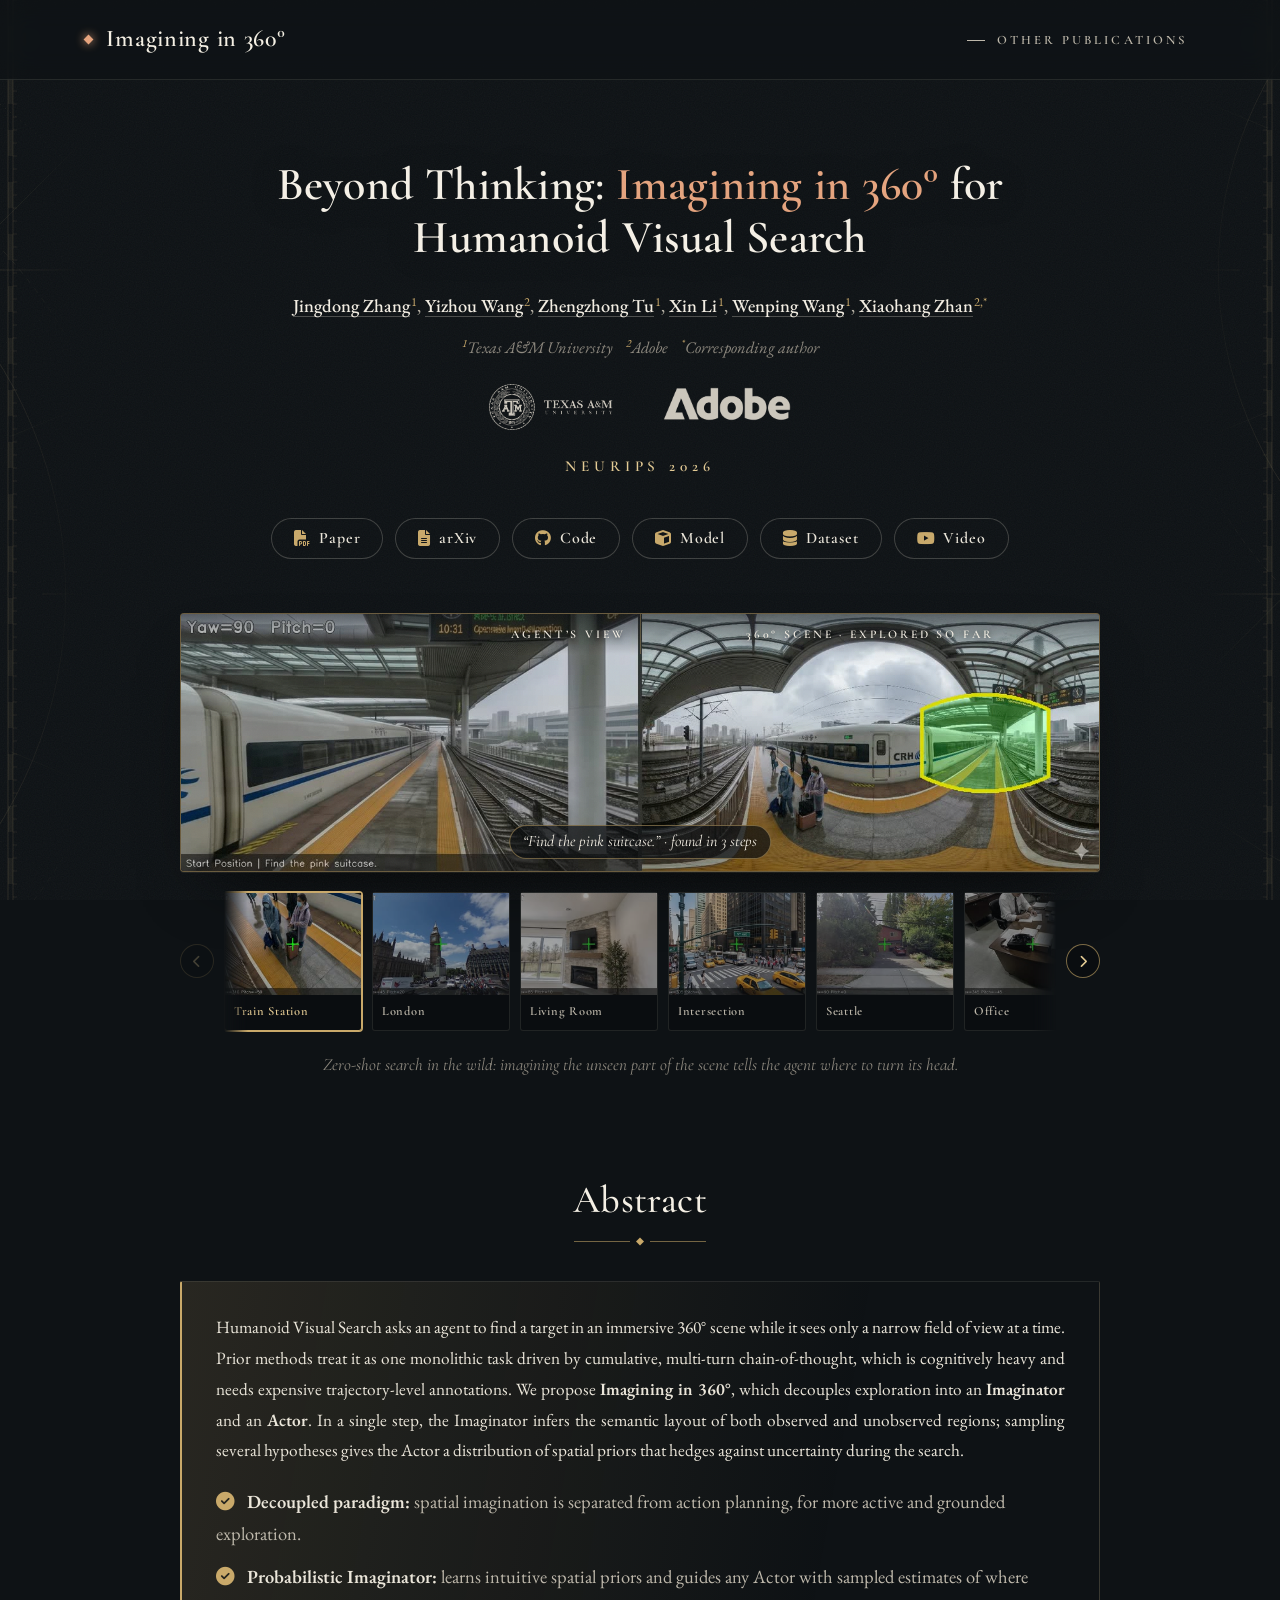
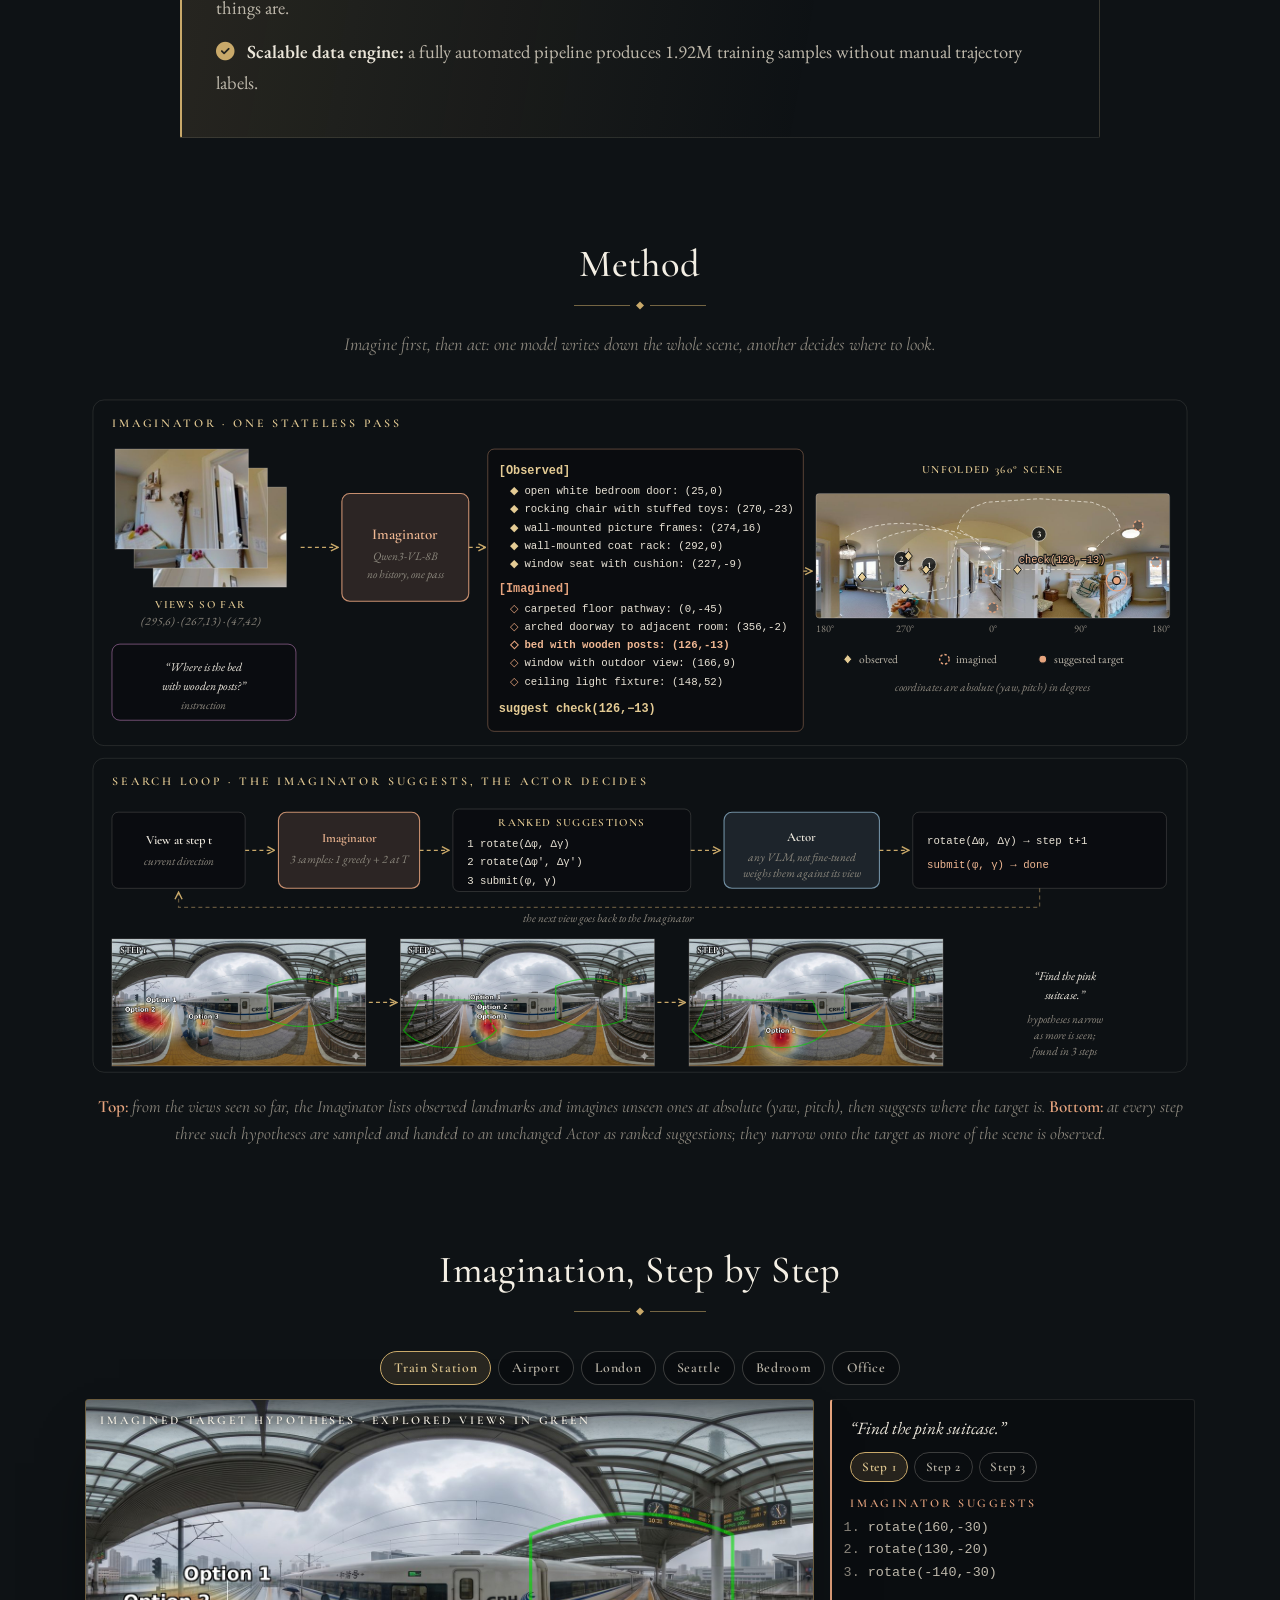
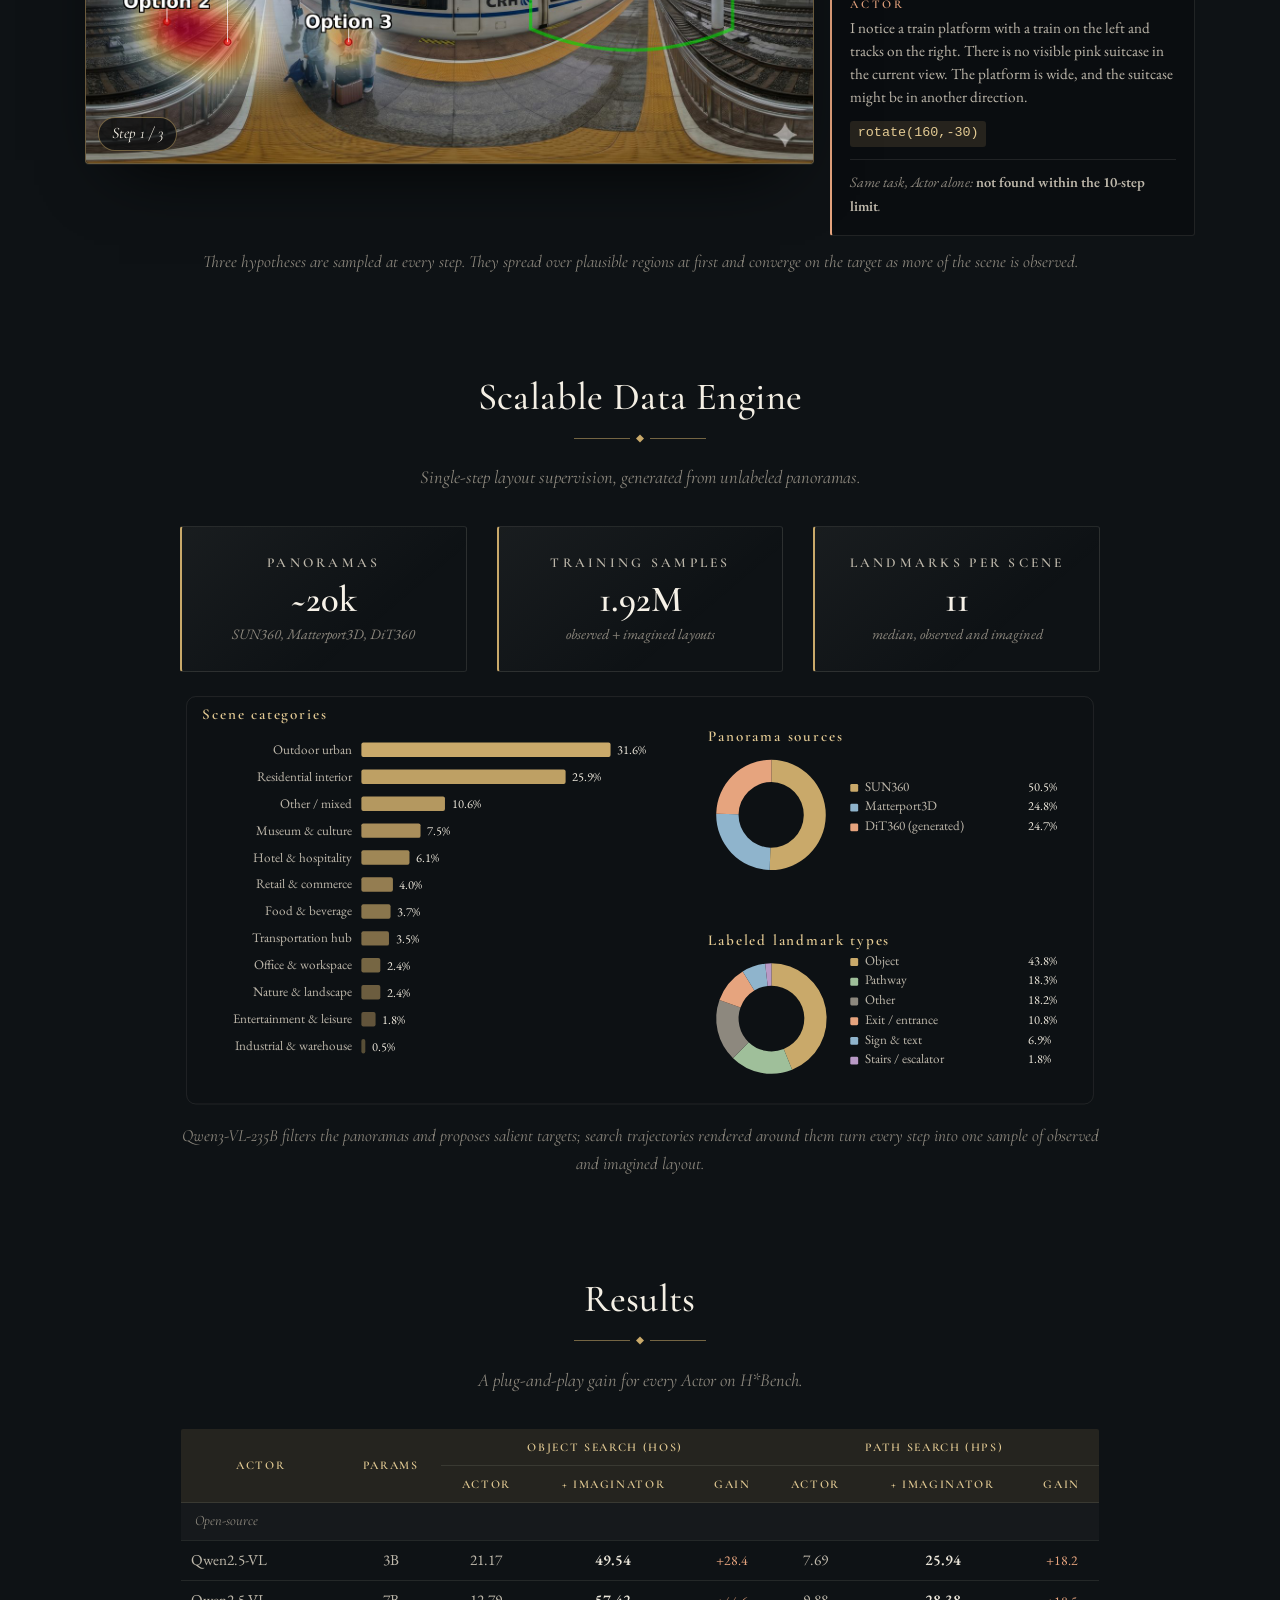
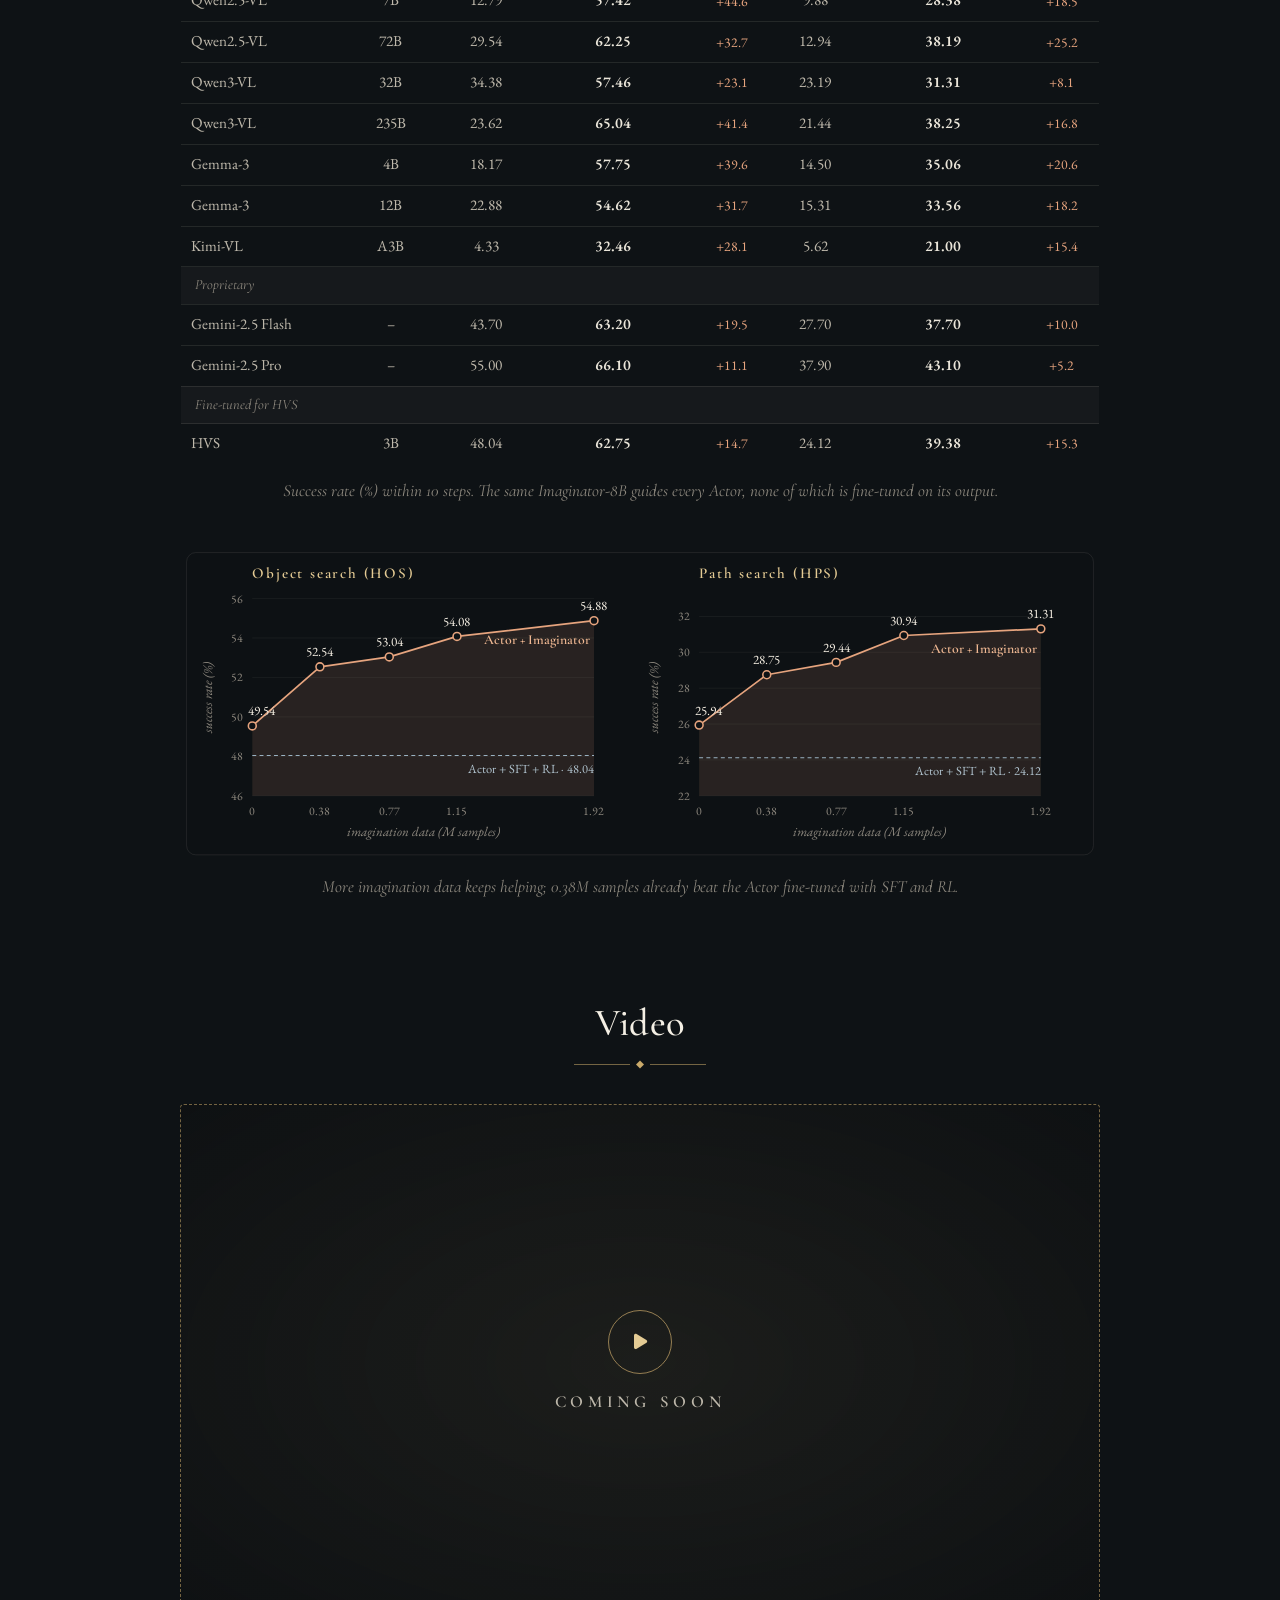
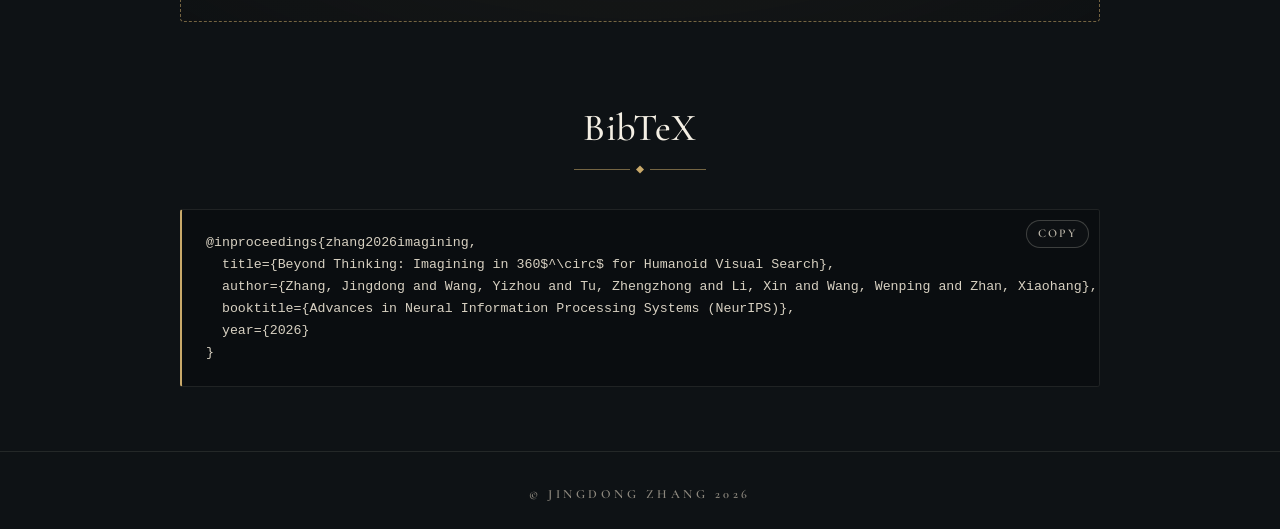
==== projects/imagining360.html @ 2bae6b40 "Add the Imagining in 360 project page; link it from the homepage projects/imagining360.html (NeurIPS" ====
<!DOCTYPE html>
<html lang="en">

<head>
    <script async src="https://www.googletagmanager.com/gtag/js?id=G-NLEVHY0HS1"></script>
    <script>
        window.dataLayer = window.dataLayer || [];
        function gtag() { dataLayer.push(arguments); }
        gtag('js', new Date());
        gtag('config', 'G-NLEVHY0HS1');
    </script>

    <meta charset="utf-8">
    <meta name="viewport" content="width=device-width, initial-scale=1, shrink-to-fit=no">
    <meta name="description" content="Beyond Thinking: Imagining in 360&deg; for Humanoid Visual Search (NeurIPS 2026).">

    <link rel="stylesheet" href="https://cdn.jsdelivr.net/npm/bootstrap@4.6.2/dist/css/bootstrap.min.css">
    <link rel="stylesheet" href="https://cdnjs.cloudflare.com/ajax/libs/font-awesome/6.4.0/css/all.min.css">
    <link rel="preconnect" href="https://fonts.googleapis.com">
    <link rel="preconnect" href="https://fonts.gstatic.com" crossorigin>
    <link href="https://fonts.googleapis.com/css2?family=Cormorant+Garamond:ital,wght@0,400;0,500;0,600;1,400;1,500&family=EB+Garamond:ital,wght@0,400;0,500;0,600;1,400;1,500&display=swap" rel="stylesheet">
    <link rel="stylesheet" href="../assets/css/project.css">
    <script>document.documentElement.classList.add('pp-js');</script>

    <title>Beyond Thinking: Imagining in 360&deg; for Humanoid Visual Search</title>
</head>

<body class="i360" data-bg="compass" style="--accent: #e6a47e;">

    <nav class="navbar navbar-expand-md navbar-dark fixed-top bg-custom-nav">
        <div class="container">
            <a class="navbar-brand" href="#">Imagining in 360&deg;</a>
            <button class="navbar-toggler" type="button" data-toggle="collapse" data-target="#navbarToggle">
                <span class="navbar-toggler-icon"></span>
            </button>
            <div class="collapse navbar-collapse" id="navbarToggle">
                <ul class="navbar-nav ml-auto">
                    <li class="nav-item"><a class="nav-link" href="../index.html#Publications">Other Publications</a></li>
                </ul>
            </div>
        </div>
    </nav>

    <!-- ============================== Hero ============================== -->
    <section class="container pt-5 text-center">
        <div class="row justify-content-center">
            <div class="col-lg-10">
                <h1 class="paper-title">
                    Beyond Thinking: <span class="title-mark">Imagining in 360&deg;</span> for Humanoid Visual Search
                </h1>

                <div class="author-block">
                    <a href="../index.html">Jingdong Zhang</a><sup>1</sup>,
                    <a href="https://wyzjack.github.io/" target="_blank">Yizhou Wang</a><sup>2</sup>,
                    <a href="https://vztu.github.io/" target="_blank">Zhengzhong Tu</a><sup>1</sup>,
                    <a href="https://people.tamu.edu/~xinli/" target="_blank">Xin Li</a><sup>1</sup>,
                    <a href="https://scholar.google.com/citations?user=28shvv0AAAAJ&hl=en" target="_blank">Wenping Wang</a><sup>1</sup>,
                    <a href="https://xiaohangzhan.github.io/" target="_blank">Xiaohang Zhan</a><sup>2,*</sup>
                </div>

                <div class="affiliation-block">
                    <sup>1</sup>Texas A&amp;M University &nbsp;&nbsp;
                    <sup>2</sup>Adobe &nbsp;&nbsp;
                    <sup>*</sup>Corresponding author
                </div>

                <div class="mb-4">
                    <img src="../homepage_assets/TAMU.png" alt="TAMU Logo" style="height: 46px; margin: 0 22px;">
                    <img src="../homepage_assets/adobe_logo_alpha.png" alt="Adobe Logo" style="height: 34px; margin: 0 22px 6px;">
                </div>

                <div class="venue-block">NeurIPS 2026</div>

                <div class="mb-5">
                    <a href="https://arxiv.org/pdf/2605.09146" target="_blank" class="btn btn-resource"><i class="fas fa-file-pdf"></i> Paper</a>
                    <a href="https://arxiv.org/abs/2605.09146" target="_blank" class="btn btn-resource"><i class="fas fa-file-alt"></i> arXiv</a>
                    <a href="https://github.com/Evergreen0929/Imagining360" target="_blank" class="btn btn-resource"><i class="fab fa-github"></i> Code</a>
                    <a href="https://huggingface.co/jdzhang0929/Imaginator" target="_blank" class="btn btn-resource"><i class="fas fa-cube"></i> Model</a>
                    <a href="https://huggingface.co/datasets/jdzhang0929/Imagine-in-360-Dataset" target="_blank" class="btn btn-resource"><i class="fas fa-database"></i> Dataset</a>
                    <a href="#video" class="btn btn-resource"><i class="fab fa-youtube"></i> Video</a>
                </div>
            </div>
        </div>

        <!-- In-the-wild search episodes -->
        <div class="row justify-content-center">
            <div class="col-lg-10">
                <div class="stage-wrap">
                    <div class="stage" id="traj-stage">
                        <video src="../project_assets/imagining360/traj_trainstation.mp4" poster="../project_assets/imagining360/traj_trainstation.jpg" autoplay loop muted playsinline></video>
                        <div class="stage__labels"><span>Agent&rsquo;s view</span><span>360&deg; scene &middot; explored so far</span></div>
                        <div class="stage__title">“Find the pink suitcase.” · found in 3 steps</div>
                    </div>
                    <div class="slider">
                        <button class="slider__btn slider__btn--prev" type="button" aria-label="Previous examples"><i class="fas fa-chevron-left"></i></button>
                        <div class="thumbs thumbs--slider" data-stage-for="traj-stage" aria-label="In-the-wild search episodes">
                        <button class="thumb is-active" data-src="../project_assets/imagining360/traj_trainstation.mp4" data-poster="../project_assets/imagining360/traj_trainstation.jpg" data-title="“Find the pink suitcase.” · found in 3 steps"><img src="../project_assets/imagining360/traj_trainstation_thumb.jpg" alt="" loading="lazy"><span>Train Station</span></button>
                        <button class="thumb" data-src="../project_assets/imagining360/traj_london.mp4" data-poster="../project_assets/imagining360/traj_london.jpg" data-title="“Locate the Big Ben Tower.” · found in 3 steps"><img src="../project_assets/imagining360/traj_london_thumb.jpg" alt="" loading="lazy"><span>London</span></button>
                        <button class="thumb" data-src="../project_assets/imagining360/traj_livingroom.mp4" data-poster="../project_assets/imagining360/traj_livingroom.jpg" data-title="“Locate the TV mounted on the wall.” · found in 3 steps"><img src="../project_assets/imagining360/traj_livingroom_thumb.jpg" alt="" loading="lazy"><span>Living Room</span></button>
                        <button class="thumb" data-src="../project_assets/imagining360/traj_intersection.mp4" data-poster="../project_assets/imagining360/traj_intersection.jpg" data-title="“Find the sign &#x27;5th Ave&#x27;.” · found in 2 steps"><img src="../project_assets/imagining360/traj_intersection_thumb.jpg" alt="" loading="lazy"><span>Intersection</span></button>
                        <button class="thumb" data-src="../project_assets/imagining360/traj_seattle.mp4" data-poster="../project_assets/imagining360/traj_seattle.jpg" data-title="“If you want to enter the red house, where should you move?” · found in 4 steps"><img src="../project_assets/imagining360/traj_seattle_thumb.jpg" alt="" loading="lazy"><span>Seattle</span></button>
                        <button class="thumb" data-src="../project_assets/imagining360/traj_office.mp4" data-poster="../project_assets/imagining360/traj_office.jpg" data-title="“Locate the black telephone.” · found in 4 steps"><img src="../project_assets/imagining360/traj_office_thumb.jpg" alt="" loading="lazy"><span>Office</span></button>
                        <button class="thumb" data-src="../project_assets/imagining360/traj_church.mp4" data-poster="../project_assets/imagining360/traj_church.jpg" data-title="“If you want to enter the church, where&#x27;d you move?” · found in 2 steps"><img src="../project_assets/imagining360/traj_church_thumb.jpg" alt="" loading="lazy"><span>Church Square</span></button>
                        <button class="thumb" data-src="../project_assets/imagining360/traj_kitchen.mp4" data-poster="../project_assets/imagining360/traj_kitchen.jpg" data-title="“Find the built-in refrigerator.” · found in 3 steps"><img src="../project_assets/imagining360/traj_kitchen_thumb.jpg" alt="" loading="lazy"><span>Open Kitchen</span></button>
                        <button class="thumb" data-src="../project_assets/imagining360/traj_resort.mp4" data-poster="../project_assets/imagining360/traj_resort.jpg" data-title="“Locate the SLOW banner.” · found in 2 steps"><img src="../project_assets/imagining360/traj_resort_thumb.jpg" alt="" loading="lazy"><span>Mountain Resort</span></button>
                        </div>
                        <button class="slider__btn slider__btn--next" type="button" aria-label="Next examples"><i class="fas fa-chevron-right"></i></button>
                    </div>
                </div>
                <p class="caption">
                    Zero-shot search in the wild: imagining the unseen part of the scene tells the agent where to turn its head.
                </p>
            </div>
        </div>
    </section>

    <!-- ============================== Abstract ============================== -->
    <section class="container">
        <div class="row justify-content-center">
            <div class="col-lg-10">
                <h2>Abstract</h2>
                <div class="abstract-box">
                    <p>
                        Humanoid Visual Search asks an agent to find a target in an immersive 360&deg; scene while it sees only a narrow
                        field of view at a time. Prior methods treat it as one monolithic task driven by cumulative, multi-turn
                        chain-of-thought, which is cognitively heavy and needs expensive trajectory-level annotations. We propose
                        <b>Imagining in 360&deg;</b>, which decouples exploration into an <b>Imaginator</b> and an <b>Actor</b>. In a single
                        step, the Imaginator infers the semantic layout of both observed and unobserved regions; sampling several
                        hypotheses gives the Actor a distribution of spatial priors that hedges against uncertainty during the search.
                    </p>
                    <ul class="highlight-list">
                        <li><i class="fas fa-check-circle text-warning"></i> <b>Decoupled paradigm:</b> spatial imagination is separated from action planning, for more active and grounded exploration.</li>
                        <li><i class="fas fa-check-circle text-warning"></i> <b>Probabilistic Imaginator:</b> learns intuitive spatial priors and guides any Actor with sampled estimates of where things are.</li>
                        <li><i class="fas fa-check-circle text-warning"></i> <b>Scalable data engine:</b> a fully automated pipeline produces 1.92M training samples without manual trajectory labels.</li>
                    </ul>
                </div>
            </div>
        </div>
    </section>

    <!-- ============================== Method ============================== -->
    <section class="container">
        <div class="row justify-content-center">
            <div class="col-12">
                <h2>Method</h2>
                <p class="section-lede">Imagine first, then act: one model writes down the whole scene, another decides where to look.</p>
                <div class="fig-wrap">
                    <svg class="fig-method fig-i360" viewBox="0 0 1400 868" role="img" aria-labelledby="fig-title">
                        <title id="fig-title">Method: the Imaginator predicts a 360 degree semantic layout in one pass, and its sampled suggestions guide a frozen Actor step by step</title>
                        <defs>
                            <marker id="ah" viewBox="0 0 10 10" refX="8" refY="5" markerWidth="7" markerHeight="7" orient="auto-start-reverse"><path d="M1 1L9 5L1 9" fill="none" stroke="#c9a96a" stroke-width="1.6"/></marker>
                            <clipPath id="pano-clip"><rect x="922" y="128" width="446" height="157.0581297388374" rx="4"/></clipPath>
                        </defs>
                        <!-- ===== top panel: one stateless pass of the Imaginator ===== -->
                        <rect class="panel" x="10" y="10" width="1380" height="436" rx="14"/>
                        <text class="ptitle" x="34" y="44">IMAGINATOR &#183; ONE STATELESS PASS</text>
                        <!-- inputs: views seen so far + the instruction -->
                        <g class="frame"><image href="../project_assets/imagining360/dg_view3.jpg" x="86" y="120" width="168" height="126"/><rect x="86" y="120" width="168" height="126"/></g>
                        <g class="frame"><image href="../project_assets/imagining360/dg_view2.jpg" x="62" y="96" width="168" height="126"/><rect x="62" y="96" width="168" height="126"/></g>
                        <g class="frame"><image href="../project_assets/imagining360/dg_view1.jpg" x="38" y="72" width="168" height="126"/><rect x="38" y="72" width="168" height="126"/></g>
                        <text class="vlbl" x="146" y="272">VIEWS SO FAR</text>
                        <text class="sub" x="146" y="294">(295,6) &#183; (267,13) &#183; (47,42)</text>
                        <rect class="bubble" x="34" y="318" width="232" height="96" rx="10"/>
                        <text class="quote" x="150" y="352">&#8220;Where is the bed</text>
                        <text class="quote" x="150" y="376">with wooden posts?&#8221;</text>
                        <text class="sub" x="150" y="400">instruction</text>
                        <path class="fl" d="M272 196H318" marker-end="url(#ah)"/>
                        <!-- the Imaginator -->
                        <rect class="blk terra" x="324" y="128" width="160" height="136" rx="10"/>
                        <text class="blbl hi-terra" x="404" y="186">Imaginator</text>
                        <text class="sub" x="404" y="212">Qwen3-VL-8B</text>
                        <text class="sub" x="404" y="234">no history, one pass</text>
                        <path class="fl" d="M484 196H504" marker-end="url(#ah)"/>
                        <!-- its output: a semantic 360 layout in language -->
                        <rect class="card" x="508" y="72" width="398" height="356" rx="8"/>
                        <text class="hd obs" x="522" y="104">[Observed]</text>
                        <text class="mono" x="536" y="129"><tspan class="glyph obs">&#9670;</tspan> open white bedroom door: (25,0)</text>
                        <text class="mono" x="536" y="152"><tspan class="glyph obs">&#9670;</tspan> rocking chair with stuffed toys: (270,-23)</text>
                        <text class="mono" x="536" y="175"><tspan class="glyph obs">&#9670;</tspan> wall-mounted picture frames: (274,16)</text>
                        <text class="mono" x="536" y="198"><tspan class="glyph obs">&#9670;</tspan> wall-mounted coat rack: (292,0)</text>
                        <text class="mono" x="536" y="221"><tspan class="glyph obs">&#9670;</tspan> window seat with cushion: (227,-9)</text>
                        <text class="hd img" x="522" y="252">[Imagined]</text>
                        <text class="mono" x="536" y="277"><tspan class="glyph img">&#9671;</tspan> carpeted floor pathway: (0,-45)</text>
                        <text class="mono" x="536" y="300"><tspan class="glyph img">&#9671;</tspan> arched doorway to adjacent room: (356,-2)</text>
                        <text class="mono tgt" x="536" y="323"><tspan class="glyph img">&#9671;</tspan> bed with wooden posts: (126,-13)</text>
                        <text class="mono" x="536" y="346"><tspan class="glyph img">&#9671;</tspan> window with outdoor view: (166,9)</text>
                        <text class="mono" x="536" y="369"><tspan class="glyph img">&#9671;</tspan> ceiling light fixture: (148,52)</text>
                        <text class="mono sug" x="522" y="404">suggest check(126,&#8722;13)</text>
                        <!-- the same layout on the unfolded panorama -->
                        <path class="fl" d="M906 226H916" marker-end="url(#ah)"/>
                        <g clip-path="url(#pano-clip)"><image href="../project_assets/imagining360/dg_pano.jpg" x="922" y="128" width="446" height="157.0581297388374" preserveAspectRatio="none"/></g>
                        <rect class="pano-rim" x="922" y="128" width="446" height="157.0581297388374" rx="4"/>
                        <path class="fp" d="M998.9 188.1 L1005.3 185.0 L1013.2 181.8 L1023.0 178.6 L1035.0 175.7 L1049.1 173.7 L1064.5 173.0 L1079.9 173.7 L1093.9 175.7 L1105.9 178.6 L1115.8 181.8 L1123.7 185.0 L1130.0 188.1 L1129.4 192.7 L1128.9 197.6 L1128.3 202.9 L1127.7 208.4 L1127.2 214.1 L1126.6 219.9 L1126.1 225.7 L1125.5 231.4 L1125.0 236.9 L1124.5 242.2 L1124.0 247.1 L1123.5 251.7 L1117.0 253.9 L1109.2 256.2 L1100.0 258.5 L1089.3 260.4 L1077.3 261.7 L1064.5 262.2 L1051.7 261.7 L1039.6 260.4 L1028.9 258.5 L1019.7 256.2 L1012.0 253.9 L1005.5 251.7 L1005.0 247.1 L1004.5 242.2 L1003.9 236.9 L1003.4 231.4 L1002.9 225.7 L1002.3 219.9 L1001.8 214.1 L1001.2 208.4 L1000.7 202.9 L1000.1 197.6 L999.5 192.7Z"/>
                        <circle class="fp-dot" cx="1064.5" cy="217.6" r="9"/><text class="fp-num" x="1064.5" y="221.6">1</text>
                        <path class="fp" d="M959.1 183.8 L965.2 180.2 L973.1 176.4 L983.2 172.5 L996.1 169.0 L1011.9 166.5 L1029.8 165.6 L1047.6 166.5 L1063.5 169.0 L1076.4 172.5 L1086.5 176.4 L1094.3 180.2 L1100.4 183.8 L1099.0 188.3 L1097.7 193.2 L1096.4 198.3 L1095.1 203.8 L1093.8 209.4 L1092.6 215.1 L1091.5 220.9 L1090.3 226.5 L1089.2 232.0 L1088.1 237.1 L1087.0 242.0 L1086.0 246.5 L1079.6 248.3 L1072.0 250.1 L1063.1 251.9 L1052.9 253.3 L1041.7 254.3 L1029.8 254.7 L1017.9 254.3 L1006.6 253.3 L996.5 251.9 L987.6 250.1 L980.0 248.3 L973.5 246.5 L972.5 242.0 L971.5 237.1 L970.4 232.0 L969.3 226.5 L968.1 220.9 L966.9 215.1 L965.7 209.4 L964.5 203.8 L963.2 198.3 L961.9 193.2 L960.5 188.3Z"/>
                        <circle class="fp-dot" cx="1029.8" cy="210.1" r="9"/><text class="fp-num" x="1029.8" y="214.1">2</text>
                        <path class="fp" d="M1100.3 172.8 L1102.0 167.4 L1104.5 161.3 L1108.7 154.3 L1116.6 146.8 L1136.5 139.1 L1203.2 134.6 L1270.0 139.1 L1289.9 146.8 L1297.8 154.3 L1301.9 161.3 L1304.4 167.4 L1306.1 172.8 L1300.4 175.8 L1294.8 179.3 L1289.4 183.2 L1284.3 187.5 L1279.6 192.1 L1275.1 196.8 L1271.0 201.7 L1267.2 206.5 L1263.7 211.2 L1260.5 215.7 L1257.5 219.9 L1254.8 223.8 L1248.5 223.8 L1241.2 223.8 L1232.9 223.8 L1223.7 223.8 L1213.7 223.8 L1203.2 223.8 L1192.8 223.8 L1182.8 223.8 L1173.6 223.8 L1165.3 223.8 L1158.0 223.8 L1151.7 223.8 L1148.9 219.9 L1146.0 215.7 L1142.7 211.2 L1139.2 206.5 L1135.4 201.7 L1131.3 196.8 L1126.9 192.1 L1122.1 187.5 L1117.0 183.2 L1111.7 179.3 L1106.1 175.8Z"/>
                        <circle class="fp-dot" cx="1203.2" cy="179.2" r="9"/><text class="fp-num" x="1203.2" y="183.2">3</text>
                        <path class="mk-obs" d="M1176.0 218.0l5 6l-5 6l-5 -6z"><title>open white bedroom door</title></path>
                        <path class="mk-obs" d="M1033.5 242.5l5 6l-5 6l-5 -6z"><title>rocking chair with stuffed toys</title></path>
                        <path class="mk-obs" d="M1038.5 200.9l5 6l-5 6l-5 -6z"><title>wall-mounted picture frames</title></path>
                        <path class="mk-obs" d="M1060.8 218.0l5 6l-5 6l-5 -6z"><title>wall-mounted coat rack</title></path>
                        <path class="mk-obs" d="M980.2 227.6l5 6l-5 6l-5 -6z"><title>window seat with cushion</title></path>
                        <circle class="mk-img" cx="1145.0" cy="272.0" r="6"><title>carpeted floor pathway</title></circle>
                        <circle class="mk-img" cx="1140.0" cy="226.1" r="6"><title>arched doorway to adjacent room</title></circle>
                        <circle class="mk-tgt-ring" cx="1301.1" cy="237.9" r="13"/><circle class="mk-tgt" cx="1301.1" cy="237.9" r="5"><title>bed with wooden posts</title></circle>
                        <circle class="mk-img" cx="1350.7" cy="214.4" r="6"><title>window with outdoor view</title></circle>
                        <circle class="mk-img" cx="1328.4" cy="168.5" r="6"><title>ceiling light fixture</title></circle>
                        <text class="callout" x="1287" y="216">check(126,&#8722;13)</text>
                        <text class="vlbl" x="1145" y="102">UNFOLDED 360&#176; SCENE</text>
                        <text class="tick start" x="922" y="303.0581297388374">180&#176;</text><text class="tick" x="1034" y="303.0581297388374">270&#176;</text><text class="tick" x="1145" y="303.0581297388374">0&#176;</text><text class="tick" x="1256" y="303.0581297388374">90&#176;</text><text class="tick end" x="1368" y="303.0581297388374">180&#176;</text>
                        <g class="legend" transform="translate(962 337.0581297388374)">
                            <path class="mk-obs" d="M0 -6l5 6l-5 6l-5 -6z"/><text class="clbl" x="14" y="5">observed</text>
                            <circle class="mk-img" cx="122" cy="0" r="6"/><text class="clbl" x="136" y="5">imagined</text>
                            <circle class="mk-tgt" cx="246" cy="0" r="5"/><text class="clbl" x="260" y="5">suggested target</text>
                        </g>
                        <text class="sub" x="1145" y="377.0581297388374">coordinates are absolute (yaw, pitch) in degrees</text>

                        <!-- ===== bottom panel: the search loop ===== -->
                        <rect class="panel" x="10" y="462" width="1380" height="396" rx="14"/>
                        <text class="ptitle" x="34" y="496">SEARCH LOOP &#183; THE IMAGINATOR SUGGESTS, THE ACTOR DECIDES</text>
                        <!-- one step -->
                        <rect class="chip" x="34" y="530" width="168" height="96" rx="8"/>
                        <text class="blbl sm" x="118" y="570">View at step t</text>
                        <text class="sub" x="118" y="596">current direction</text>
                        <path class="fl" d="M202 578H238" marker-end="url(#ah)"/>
                        <rect class="blk terra" x="244" y="530" width="178" height="96" rx="10"/>
                        <text class="blbl sm hi-terra" x="333" y="568">Imaginator</text>
                        <text class="sub" x="333" y="594">3 samples: 1 greedy + 2 at T</text>
                        <path class="fl" d="M422 578H458" marker-end="url(#ah)"/>
                        <rect class="chip" x="464" y="526" width="300" height="104" rx="8"/>
                        <text class="vlbl" x="614" y="548">RANKED SUGGESTIONS</text>
                        <text class="mono" x="482" y="574">1  rotate(&#916;&#966;, &#916;&#947;)</text>
                        <text class="mono" x="482" y="597">2  rotate(&#916;&#966;&#8242;, &#916;&#947;&#8242;)</text>
                        <text class="mono" x="482" y="620">3  submit(&#966;, &#947;)</text>
                        <path class="fl" d="M764 578H800" marker-end="url(#ah)"/>
                        <rect class="blk blue" x="806" y="530" width="196" height="96" rx="10"/>
                        <text class="blbl sm" x="904" y="566">Actor</text>
                        <text class="sub" x="904" y="592">any VLM, not fine-tuned</text>
                        <text class="sub" x="904" y="612">weighs them against its view</text>
                        <path class="fl" d="M1002 578H1038" marker-end="url(#ah)"/>
                        <rect class="chip" x="1044" y="530" width="320" height="96" rx="8"/>
                        <text class="mono" x="1062" y="570">rotate(&#916;&#966;, &#916;&#947;)  &#8594; step t+1</text>
                        <text class="mono acc" x="1062" y="600">submit(&#966;, &#947;)  &#8594; done</text>
                        <path class="fl faint" d="M1204 626V650H118V632" marker-end="url(#ah)"/>
                        <text class="sub" x="660" y="668">the next view goes back to the Imaginator</text>
                        <!-- hypotheses narrowing over three steps: "Find the pink suitcase." -->
                        <g class="frame"><image href="../project_assets/imagining360/step_trainstation_1.jpg" x="34" y="690" width="320" height="160"/><rect x="34" y="690" width="320" height="160"/></g>
                        <g class="frame"><image href="../project_assets/imagining360/step_trainstation_2.jpg" x="398" y="690" width="320" height="160"/><rect x="398" y="690" width="320" height="160"/></g>
                        <g class="frame"><image href="../project_assets/imagining360/step_trainstation_3.jpg" x="762" y="690" width="320" height="160"/><rect x="762" y="690" width="320" height="160"/></g>
                        <text class="tag" x="44" y="708">STEP 1</text><text class="tag" x="408" y="708">STEP 2</text><text class="tag" x="772" y="708">STEP 3</text>
                        <path class="fl" d="M358 770H392" marker-end="url(#ah)"/><path class="fl" d="M722 770H756" marker-end="url(#ah)"/>
                        <text class="quote" x="1236" y="742">&#8220;Find the pink</text>
                        <text class="quote" x="1236" y="766">suitcase.&#8221;</text>
                        <text class="sub" x="1236" y="796">hypotheses narrow</text>
                        <text class="sub" x="1236" y="816">as more is seen;</text>
                        <text class="sub" x="1236" y="836">found in 3 steps</text>
                    </svg>
                </div>
                <p class="caption">
                    <b>Top:</b> from the views seen so far, the Imaginator lists observed landmarks and imagines unseen ones at absolute
                    (yaw, pitch), then suggests where the target is. <b>Bottom:</b> at every step three such hypotheses are sampled and
                    handed to an unchanged Actor as ranked suggestions; they narrow onto the target as more of the scene is observed.
                </p>
            </div>
        </div>
    </section>

    <!-- ============================== Imagination, step by step ============================== -->
    <section class="container">
        <div class="row justify-content-center">
            <div class="col-12">
                <h2>Imagination, Step by Step</h2>
                <div class="istep stage-wrap" data-steps="../project_assets/imagining360/steps.json" data-assets="../project_assets/imagining360">
                    <div class="istep__cases" role="tablist" aria-label="Episodes"></div>
                    <div class="istep__grid">
                        <div class="stage istep__stage">
                            <img class="istep__img" alt="Imagined target hypotheses on the 360 degree panorama">
                            <div class="stage__labels"><span>Imagined target hypotheses &middot; explored views in green</span></div>
                            <div class="stage__title"></div>
                        </div>
                        <div class="istep__side">
                            <div class="istep__task"></div>
                            <div class="istep__steps" role="group" aria-label="Steps"></div>
                            <div class="istep__block">
                                <h6>Imaginator suggests</h6>
                                <ol class="istep__opts"></ol>
                            </div>
                            <div class="istep__block">
                                <h6>Actor</h6>
                                <p class="istep__think"></p>
                                <code class="istep__act"></code>
                            </div>
                            <div class="istep__base"></div>
                        </div>
                    </div>
                </div>
                <p class="caption">
                    Three hypotheses are sampled at every step. They spread over plausible regions at first and converge on the
                    target as more of the scene is observed.
                </p>
            </div>
        </div>
    </section>

    <!-- ============================== Data engine ============================== -->
    <section class="container">
        <div class="row justify-content-center">
            <div class="col-lg-10">
                <h2>Scalable Data Engine</h2>
                <p class="section-lede">Single-step layout supervision, generated from unlabeled panoramas.</p>
                <div class="row">
                    <div class="col-md-4"><div class="stat-card"><div class="stat-name">Panoramas</div><div class="stat-figure">~20k</div><div class="stat-sub">SUN360, Matterport3D, DiT360</div></div></div>
                    <div class="col-md-4"><div class="stat-card"><div class="stat-name">Training samples</div><div class="stat-figure">1.92M</div><div class="stat-sub">observed + imagined layouts</div></div></div>
                    <div class="col-md-4"><div class="stat-card"><div class="stat-name">Landmarks per scene</div><div class="stat-figure">11</div><div class="stat-sub">median, observed and imagined</div></div></div>
                </div>
                <div class="fig-wrap">
                    <svg class="fig-chart" viewBox="0 0 1400 640" role="img" aria-label="Scene categories, panorama sources and labeled landmark types of the training corpus">
                        <rect class="panel" x="10" y="10" width="1380" height="620" rx="14"/>
                        <text class="ctitle" x="34" y="44">Scene categories</text>
                        <text class="clbl end" x="262" y="97">Outdoor urban</text><rect class="bar" style="--d:0.00s" x="276" y="80" width="379.2" height="22" rx="3" fill="#c9a96a" fill-opacity="1.00"/><text class="cval" x="665.2" y="98">31.6%</text>
                        <text class="clbl end" x="262" y="138">Residential interior</text><rect class="bar" style="--d:0.05s" x="276" y="121" width="310.8" height="22" rx="3" fill="#c9a96a" fill-opacity="0.94"/><text class="cval" x="596.8" y="139">25.9%</text>
                        <text class="clbl end" x="262" y="179">Other / mixed</text><rect class="bar" style="--d:0.10s" x="276" y="162" width="127.2" height="22" rx="3" fill="#c9a96a" fill-opacity="0.89"/><text class="cval" x="413.2" y="180">10.6%</text>
                        <text class="clbl end" x="262" y="220">Museum &amp; culture</text><rect class="bar" style="--d:0.15s" x="276" y="203" width="90.0" height="22" rx="3" fill="#c9a96a" fill-opacity="0.83"/><text class="cval" x="376.0" y="221">7.5%</text>
                        <text class="clbl end" x="262" y="261">Hotel &amp; hospitality</text><rect class="bar" style="--d:0.20s" x="276" y="244" width="73.2" height="22" rx="3" fill="#c9a96a" fill-opacity="0.78"/><text class="cval" x="359.2" y="262">6.1%</text>
                        <text class="clbl end" x="262" y="302">Retail &amp; commerce</text><rect class="bar" style="--d:0.25s" x="276" y="285" width="48.0" height="22" rx="3" fill="#c9a96a" fill-opacity="0.72"/><text class="cval" x="334.0" y="303">4.0%</text>
                        <text class="clbl end" x="262" y="343">Food &amp; beverage</text><rect class="bar" style="--d:0.30s" x="276" y="326" width="44.4" height="22" rx="3" fill="#c9a96a" fill-opacity="0.67"/><text class="cval" x="330.4" y="344">3.7%</text>
                        <text class="clbl end" x="262" y="384">Transportation hub</text><rect class="bar" style="--d:0.35s" x="276" y="367" width="42.0" height="22" rx="3" fill="#c9a96a" fill-opacity="0.61"/><text class="cval" x="328.0" y="385">3.5%</text>
                        <text class="clbl end" x="262" y="425">Office &amp; workspace</text><rect class="bar" style="--d:0.40s" x="276" y="408" width="28.8" height="22" rx="3" fill="#c9a96a" fill-opacity="0.56"/><text class="cval" x="314.8" y="426">2.4%</text>
                        <text class="clbl end" x="262" y="466">Nature &amp; landscape</text><rect class="bar" style="--d:0.45s" x="276" y="449" width="28.8" height="22" rx="3" fill="#c9a96a" fill-opacity="0.51"/><text class="cval" x="314.8" y="467">2.4%</text>
                        <text class="clbl end" x="262" y="507">Entertainment &amp; leisure</text><rect class="bar" style="--d:0.50s" x="276" y="490" width="21.6" height="22" rx="3" fill="#c9a96a" fill-opacity="0.45"/><text class="cval" x="307.6" y="508">1.8%</text>
                        <text class="clbl end" x="262" y="548">Industrial &amp; warehouse</text><rect class="bar" style="--d:0.55s" x="276" y="531" width="6.0" height="22" rx="3" fill="#c9a96a" fill-opacity="0.40"/><text class="cval" x="292.0" y="549">0.5%</text>
                        <text class="ctitle" x="804" y="78">Panorama sources</text>
                        <path class="slice" style="--d:0.00s" fill="#c9a96a" d="M900.0 106.0 A84 84 0 1 1 897.4 274.0 L898.4 240.0 A50 50 0 1 0 900.0 140.0Z"/>
                        <rect x="1020" y="143" width="12" height="12" rx="2" fill="#c9a96a"/><text class="clbl" x="1042" y="153">SUN360</text><text class="cval" x="1290" y="153">50.5%</text>
                        <path class="slice" style="--d:0.08s" fill="#8fb4cc" d="M897.4 274.0 A84 84 0 0 1 816.0 188.4 L850.0 189.1 A50 50 0 0 0 898.4 240.0Z"/>
                        <rect x="1020" y="173" width="12" height="12" rx="2" fill="#8fb4cc"/><text class="clbl" x="1042" y="183">Matterport3D</text><text class="cval" x="1290" y="183">24.8%</text>
                        <path class="slice" style="--d:0.16s" fill="#e6a47e" d="M816.0 188.4 A84 84 0 0 1 900.0 106.0 L900.0 140.0 A50 50 0 0 0 850.0 189.1Z"/>
                        <rect x="1020" y="203" width="12" height="12" rx="2" fill="#e6a47e"/><text class="clbl" x="1042" y="213">DiT360 (generated)</text><text class="cval" x="1290" y="213">24.7%</text>
                        <text class="ctitle" x="804" y="388">Labeled landmark types</text>
                        <path class="slice" style="--d:0.00s" fill="#c9a96a" d="M900.0 416.0 A84 84 0 0 1 931.5 577.9 L918.7 546.4 A50 50 0 0 0 900.0 450.0Z"/>
                        <rect x="1020" y="408" width="12" height="12" rx="2" fill="#c9a96a"/><text class="clbl" x="1042" y="418">Object</text><text class="cval" x="1290" y="418">43.8%</text>
                        <path class="slice" style="--d:0.08s" fill="#9fbf9a" d="M931.5 577.9 A84 84 0 0 1 841.6 560.4 L865.3 536.0 A50 50 0 0 0 918.7 546.4Z"/>
                        <rect x="1020" y="438" width="12" height="12" rx="2" fill="#9fbf9a"/><text class="clbl" x="1042" y="448">Pathway</text><text class="cval" x="1290" y="448">18.3%</text>
                        <path class="slice" style="--d:0.16s" fill="#8d887e" d="M841.6 560.4 A84 84 0 0 1 820.9 471.7 L852.9 483.2 A50 50 0 0 0 865.3 536.0Z"/>
                        <rect x="1020" y="468" width="12" height="12" rx="2" fill="#8d887e"/><text class="clbl" x="1042" y="478">Other</text><text class="cval" x="1290" y="478">18.2%</text>
                        <path class="slice" style="--d:0.24s" fill="#e6a47e" d="M820.9 471.7 A84 84 0 0 1 856.3 428.3 L874.0 457.3 A50 50 0 0 0 852.9 483.2Z"/>
                        <rect x="1020" y="498" width="12" height="12" rx="2" fill="#e6a47e"/><text class="clbl" x="1042" y="508">Exit / entrance</text><text class="cval" x="1290" y="508">10.8%</text>
                        <path class="slice" style="--d:0.32s" fill="#8fb4cc" d="M856.3 428.3 A84 84 0 0 1 890.5 416.5 L894.3 450.3 A50 50 0 0 0 874.0 457.3Z"/>
                        <rect x="1020" y="528" width="12" height="12" rx="2" fill="#8fb4cc"/><text class="clbl" x="1042" y="538">Sign &amp; text</text><text class="cval" x="1290" y="538">6.9%</text>
                        <path class="slice" style="--d:0.40s" fill="#b99ac6" d="M890.5 416.5 A84 84 0 0 1 900.0 416.0 L900.0 450.0 A50 50 0 0 0 894.3 450.3Z"/>
                        <rect x="1020" y="558" width="12" height="12" rx="2" fill="#b99ac6"/><text class="clbl" x="1042" y="568">Stairs / escalator</text><text class="cval" x="1290" y="568">1.8%</text>
                    </svg>
                </div>
                <p class="caption">
                    Qwen3-VL-235B filters the panoramas and proposes salient targets; search trajectories rendered around them turn
                    every step into one sample of observed and imagined layout.
                </p>
            </div>
        </div>
    </section>

    <!-- ============================== Results ============================== -->
    <section class="container">
        <div class="row justify-content-center">
            <div class="col-lg-10">
                <h2>Results</h2>
                <p class="section-lede">A plug-and-play gain for every Actor on H*Bench.</p>
                <div class="table-wrap">
                    <table class="comp comp--i360 comp--actors">
                        <thead>
                            <tr><th rowspan="2" class="left">Actor</th><th rowspan="2">Params</th><th colspan="3">Object Search (HOS)</th><th colspan="3">Path Search (HPS)</th></tr>
                            <tr><th>Actor</th><th>+ Imaginator</th><th>Gain</th><th>Actor</th><th>+ Imaginator</th><th>Gain</th></tr>
                        </thead>
                        <tbody>
                        <tr class="grp"><td colspan="8">Open-source</td></tr>
                        <tr><td class="left">Qwen2.5-VL</td><td>3B</td><td>21.17</td><td class="hi">49.54</td><td class="gain">+28.4</td><td>7.69</td><td class="hi">25.94</td><td class="gain">+18.2</td></tr>
                        <tr><td class="left">Qwen2.5-VL</td><td>7B</td><td>12.79</td><td class="hi">57.42</td><td class="gain">+44.6</td><td>9.88</td><td class="hi">28.38</td><td class="gain">+18.5</td></tr>
                        <tr><td class="left">Qwen2.5-VL</td><td>72B</td><td>29.54</td><td class="hi">62.25</td><td class="gain">+32.7</td><td>12.94</td><td class="hi">38.19</td><td class="gain">+25.2</td></tr>
                        <tr><td class="left">Qwen3-VL</td><td>32B</td><td>34.38</td><td class="hi">57.46</td><td class="gain">+23.1</td><td>23.19</td><td class="hi">31.31</td><td class="gain">+8.1</td></tr>
                        <tr><td class="left">Qwen3-VL</td><td>235B</td><td>23.62</td><td class="hi">65.04</td><td class="gain">+41.4</td><td>21.44</td><td class="hi">38.25</td><td class="gain">+16.8</td></tr>
                        <tr><td class="left">Gemma-3</td><td>4B</td><td>18.17</td><td class="hi">57.75</td><td class="gain">+39.6</td><td>14.50</td><td class="hi">35.06</td><td class="gain">+20.6</td></tr>
                        <tr><td class="left">Gemma-3</td><td>12B</td><td>22.88</td><td class="hi">54.62</td><td class="gain">+31.7</td><td>15.31</td><td class="hi">33.56</td><td class="gain">+18.2</td></tr>
                        <tr><td class="left">Kimi-VL</td><td>A3B</td><td>4.33</td><td class="hi">32.46</td><td class="gain">+28.1</td><td>5.62</td><td class="hi">21.00</td><td class="gain">+15.4</td></tr>
                        <tr class="grp"><td colspan="8">Proprietary</td></tr>
                        <tr><td class="left">Gemini-2.5 Flash</td><td>&ndash;</td><td>43.70</td><td class="hi">63.20</td><td class="gain">+19.5</td><td>27.70</td><td class="hi">37.70</td><td class="gain">+10.0</td></tr>
                        <tr><td class="left">Gemini-2.5 Pro</td><td>&ndash;</td><td>55.00</td><td class="hi">66.10</td><td class="gain">+11.1</td><td>37.90</td><td class="hi">43.10</td><td class="gain">+5.2</td></tr>
                        <tr class="grp"><td colspan="8">Fine-tuned for HVS</td></tr>
                        <tr><td class="left">HVS</td><td>3B</td><td>48.04</td><td class="hi">62.75</td><td class="gain">+14.7</td><td>24.12</td><td class="hi">39.38</td><td class="gain">+15.3</td></tr>
                        </tbody>
                    </table>
                </div>
                <p class="caption">Success rate (%) within 10 steps. The same Imaginator-8B guides every Actor, none of which is fine-tuned on its output.</p>

                <div class="fig-wrap">
                    <svg class="fig-chart fig-scale" viewBox="0 0 1400 480" role="img" aria-label="Success rate grows with the amount of imagination data">
                        <rect class="panel" x="10" y="10" width="1380" height="460" rx="14"/>
                        <text class="ctitle" x="110" y="48">Object search (HOS)</text>
                        <line class="grid" x1="110" x2="630" y1="380.0" y2="380.0"/><text class="tick end" x="96" y="386.0">46</text>
                        <line class="grid" x1="110" x2="630" y1="320.0" y2="320.0"/><text class="tick end" x="96" y="326.0">48</text>
                        <line class="grid" x1="110" x2="630" y1="260.0" y2="260.0"/><text class="tick end" x="96" y="266.0">50</text>
                        <line class="grid" x1="110" x2="630" y1="200.0" y2="200.0"/><text class="tick end" x="96" y="206.0">52</text>
                        <line class="grid" x1="110" x2="630" y1="140.0" y2="140.0"/><text class="tick end" x="96" y="146.0">54</text>
                        <line class="grid" x1="110" x2="630" y1="80.0" y2="80.0"/><text class="tick end" x="96" y="86.0">56</text>
                        <text class="tick" x="110.0" y="410">0</text>
                        <text class="tick" x="212.9" y="410">0.38</text>
                        <text class="tick" x="318.5" y="410">0.77</text>
                        <text class="tick" x="421.5" y="410">1.15</text>
                        <text class="tick" x="630.0" y="410">1.92</text>
                        <text class="axis" x="370.0" y="442">imagination data (M samples)</text>
                        <text class="axis" transform="translate(48 230.0) rotate(-90)">success rate (%)</text>
                        <line class="base" x1="110" x2="630" y1="318.8" y2="318.8"/><text class="baselbl" x="630" y="344.8">Actor + SFT + RL &#183; 48.04</text>
                        <polygon class="area" points="110.0,380.0 110.0,273.8 212.9,183.8 318.5,168.8 421.5,137.6 630.0,113.6 630.0,380.0"/>
                        <polyline class="line" points="110.0,273.8 212.9,183.8 318.5,168.8 421.5,137.6 630.0,113.6"/>
                        <circle class="pt" style="--d:0.25s" cx="110.0" cy="273.8" r="6"/><text class="ptlbl" style="--d:0.25s" x="124.0" y="257.8">49.54</text>
                        <circle class="pt" style="--d:0.47s" cx="212.9" cy="183.8" r="6"/><text class="ptlbl" style="--d:0.47s" x="212.9" y="167.8">52.54</text>
                        <circle class="pt" style="--d:0.69s" cx="318.5" cy="168.8" r="6"/><text class="ptlbl" style="--d:0.69s" x="318.5" y="152.8">53.04</text>
                        <circle class="pt" style="--d:0.91s" cx="421.5" cy="137.6" r="6"/><text class="ptlbl" style="--d:0.91s" x="421.5" y="121.6">54.08</text>
                        <circle class="pt" style="--d:1.13s" cx="630.0" cy="113.6" r="6"/><text class="ptlbl" style="--d:1.13s" x="630.0" y="97.6">54.88</text>
                        <text class="linelbl" x="624.0" y="149.6">Actor + Imaginator</text>
                        <text class="ctitle" x="790" y="48">Path search (HPS)</text>
                        <line class="grid" x1="790" x2="1310" y1="380.0" y2="380.0"/><text class="tick end" x="776" y="386.0">22</text>
                        <line class="grid" x1="790" x2="1310" y1="325.5" y2="325.5"/><text class="tick end" x="776" y="331.5">24</text>
                        <line class="grid" x1="790" x2="1310" y1="270.9" y2="270.9"/><text class="tick end" x="776" y="276.9">26</text>
                        <line class="grid" x1="790" x2="1310" y1="216.4" y2="216.4"/><text class="tick end" x="776" y="222.4">28</text>
                        <line class="grid" x1="790" x2="1310" y1="161.8" y2="161.8"/><text class="tick end" x="776" y="167.8">30</text>
                        <line class="grid" x1="790" x2="1310" y1="107.3" y2="107.3"/><text class="tick end" x="776" y="113.3">32</text>
                        <text class="tick" x="790.0" y="410">0</text>
                        <text class="tick" x="892.9" y="410">0.38</text>
                        <text class="tick" x="998.5" y="410">0.77</text>
                        <text class="tick" x="1101.5" y="410">1.15</text>
                        <text class="tick" x="1310.0" y="410">1.92</text>
                        <text class="axis" x="1050.0" y="442">imagination data (M samples)</text>
                        <text class="axis" transform="translate(728 230.0) rotate(-90)">success rate (%)</text>
                        <line class="base" x1="790" x2="1310" y1="322.2" y2="322.2"/><text class="baselbl" x="1310" y="348.2">Actor + SFT + RL &#183; 24.12</text>
                        <polygon class="area" points="790.0,380.0 790.0,272.5 892.9,195.9 998.5,177.1 1101.5,136.2 1310.0,126.1 1310.0,380.0"/>
                        <polyline class="line" points="790.0,272.5 892.9,195.9 998.5,177.1 1101.5,136.2 1310.0,126.1"/>
                        <circle class="pt" style="--d:0.25s" cx="790.0" cy="272.5" r="6"/><text class="ptlbl" style="--d:0.25s" x="804.0" y="256.5">25.94</text>
                        <circle class="pt" style="--d:0.47s" cx="892.9" cy="195.9" r="6"/><text class="ptlbl" style="--d:0.47s" x="892.9" y="179.9">28.75</text>
                        <circle class="pt" style="--d:0.69s" cx="998.5" cy="177.1" r="6"/><text class="ptlbl" style="--d:0.69s" x="998.5" y="161.1">29.44</text>
                        <circle class="pt" style="--d:0.91s" cx="1101.5" cy="136.2" r="6"/><text class="ptlbl" style="--d:0.91s" x="1101.5" y="120.2">30.94</text>
                        <circle class="pt" style="--d:1.13s" cx="1310.0" cy="126.1" r="6"/><text class="ptlbl" style="--d:1.13s" x="1310.0" y="110.1">31.31</text>
                        <text class="linelbl" x="1304.0" y="162.1">Actor + Imaginator</text>
                    </svg>
                </div>
                <p class="caption">More imagination data keeps helping; 0.38M samples already beat the Actor fine-tuned with SFT and RL.</p>
            </div>
        </div>
    </section>

    <!-- ============================== Video ============================== -->
    <section class="container" id="video">
        <div class="row justify-content-center">
            <div class="col-lg-10">
                <h2>Video</h2>
                <div class="demo-soon">
                    <i class="fas fa-play"></i>
                    <b>Coming soon</b>
                </div>
            </div>
        </div>
    </section>

    <!-- ============================== BibTeX ============================== -->
    <section class="container mb-5">
        <div class="row justify-content-center">
            <div class="col-lg-10">
                <h2>BibTeX</h2>
                <pre class="bibtex-box">
@inproceedings{zhang2026imagining,
  title={Beyond Thinking: Imagining in 360$^\circ$ for Humanoid Visual Search},
  author={Zhang, Jingdong and Wang, Yizhou and Tu, Zhengzhong and Li, Xin and Wang, Wenping and Zhan, Xiaohang},
  booktitle={Advances in Neural Information Processing Systems (NeurIPS)},
  year={2026}
}</pre>
            </div>
        </div>
    </section>

    <hr class="mt-5">
    <footer class="text-center text-muted mb-4">
        <p>&copy; Jingdong Zhang 2026</p>
    </footer>

    <script src="https://code.jquery.com/jquery-3.5.1.min.js"></script>
    <script src="https://cdn.jsdelivr.net/npm/bootstrap@4.6.2/dist/js/bootstrap.bundle.min.js"></script>
    <script src="../assets/js/project.js"></script>
    <script src="../assets/js/imagination-steps.js"></script>
</body>
</html>
---- assets/css/project.css ----
/* ==========================================================================
   Project pages (projects/*.html) — same ink / ivory / antique-gold theme as the
   homepage, restyling the pages' existing Bootstrap markup and class names.
   Each page sets its own character on <body>:
     --accent     a hue taken from the project's figures (decorative only)
     data-bg      its living background (see project.js): smoke | pano
     data-hero    (SPGen) a still, blurred copy of --hero-img behind the hero instead
   Backgrounds are fixed to the viewport and move on their own clock, never with scrolling.
   Loaded after bootstrap.min.css so these rules win.
   ========================================================================== */

:root {
    --bg: #0e1215;
    --ink: #ebe6da;
    --ink-soft: #beb8ab;
    --ink-mute: #8d887e;
    --line: rgba(235, 230, 218, 0.10);
    --line-strong: rgba(235, 230, 218, 0.22);
    --gold: #c9a96a;
    --gold-bright: #e4cb94;
    --gold-dim: rgba(201, 169, 106, 0.14);
    --on-gold: #17130b;
    --accent: var(--gold-bright);

    --f-display: 'Cormorant Garamond', 'Cormorant', Garamond, 'Times New Roman', serif;
    --f-body: 'EB Garamond', Garamond, Georgia, 'Times New Roman', serif;
    --f-mono: ui-monospace, 'SFMono-Regular', Menlo, Consolas, 'Liberation Mono', monospace;

    --ease: cubic-bezier(.22, .61, .36, 1);
    --ease-out: cubic-bezier(.16, 1, .3, 1);
}

/* ------------------------------------------------------------------ base */

html { background: var(--bg); scrollbar-color: #2b3238 var(--bg); }

body {
    background: transparent !important;
    color: var(--ink);
    font-family: var(--f-body);
    font-size: 18.5px;
    line-height: 1.7;
    padding-top: 84px;
    overflow-x: clip;
    -webkit-font-smoothing: antialiased;
    -moz-osx-font-smoothing: grayscale;
    font-kerning: normal;
}

/* faint film grain, as on the homepage */
body::after {
    content: '';
    position: fixed;
    inset: 0;
    z-index: 100;
    pointer-events: none;
    opacity: .045;
    background-image: url("data:image/svg+xml,%3Csvg xmlns='http://www.w3.org/2000/svg' width='160' height='160'%3E%3Cfilter id='n'%3E%3CfeTurbulence type='fractalNoise' baseFrequency='.85' numOctaves='3' stitchTiles='stitch'/%3E%3C/filter%3E%3Crect width='100%25' height='100%25' filter='url(%23n)'/%3E%3C/svg%3E");
}

::selection { background: var(--gold); color: var(--on-gold); }

p, li { color: var(--ink-soft); }
b, strong { color: var(--ink); font-weight: 600; }
hr { border-top: 1px solid var(--line); }
.text-muted { color: var(--ink-mute) !important; }
.text-warning { color: var(--gold) !important; }

/* links: hairline that draws in from the left */
a {
    color: var(--ink);
    text-decoration: none;
    background-image: linear-gradient(var(--gold), var(--gold));
    background-repeat: no-repeat;
    background-position: 0 100%;
    background-size: 0% 1px;
    transition: color .45s var(--ease), background-size .55s var(--ease);
}
a:hover, a:focus-visible { color: var(--gold-bright); text-decoration: none; background-size: 100% 1px; }
p a, li a, .author-block a, .caption a, .tagline a {
    background-image: linear-gradient(var(--gold), var(--gold)), linear-gradient(rgba(235, 230, 218, .28), rgba(235, 230, 218, .28));
    background-size: 0% 1px, 100% 1px;
    background-position: 0 100%, 0 100%;
}
p a:hover, li a:hover, .author-block a:hover, .caption a:hover, .tagline a:hover { background-size: 100% 1px, 100% 1px; }

code {
    padding: .08em .38em;
    border-radius: 3px;
    background: rgba(235, 230, 218, .07);
    color: var(--gold-bright);
    font-family: var(--f-mono);
    font-size: .82em;
}

/* ------------------------------------------------------------------ navbar */

.navbar.bg-custom-nav {
    padding: 14px 18px;
    background: rgba(14, 18, 21, .72) !important;
    -webkit-backdrop-filter: blur(14px) saturate(1.2);
            backdrop-filter: blur(14px) saturate(1.2);
    border-bottom: 1px solid var(--line);
    box-shadow: none;
}
.navbar-brand {
    display: inline-flex;
    align-items: center;
    gap: .6em;
    background: none;
    font-family: var(--f-display);
    font-weight: 600;
    font-size: 1.5rem;
    letter-spacing: .03em;
    color: #f4efe4 !important;
}
.navbar-brand::before {              /* the project's accent, as a small gilded diamond */
    content: '';
    width: 7px;
    height: 7px;
    background: var(--accent);
    transform: rotate(45deg);
    box-shadow: 0 0 10px var(--accent);
}
.navbar-dark .navbar-nav .nav-link {
    display: inline-flex;
    align-items: center;
    gap: 12px;
    background: none;
    font-family: var(--f-display);
    font-weight: 600;
    font-size: .8rem;
    letter-spacing: .24em;
    text-transform: uppercase;
    color: var(--ink-soft) !important;
    transition: color .45s var(--ease);
}
.navbar-dark .navbar-nav .nav-link::before {   /* "back" line that stretches on hover */
    content: '';
    width: 18px;
    height: 1px;
    background: currentColor;
    transition: width .55s var(--ease);
}
.navbar-dark .navbar-nav .nav-link:hover { color: var(--gold-bright) !important; }
.navbar-dark .navbar-nav .nav-link:hover::before { width: 40px; }
.navbar-dark .navbar-toggler { border-color: var(--line-strong); }

/* ------------------------------------------------------------------ hero */

.paper-title {
    margin: 1.6rem 0 1.5rem;
    font-family: var(--f-display);
    font-weight: 600;
    font-size: clamp(2.05rem, 3.6vw, 3.15rem);
    line-height: 1.16;
    letter-spacing: .005em;
    color: #f6f1e7;
    text-shadow: 0 2px 30px rgba(0, 0, 0, .35);
}

.author-block { margin-bottom: .6rem; font-size: 1.15rem; line-height: 1.95; color: var(--ink-soft); }
.author-block a { color: #f4efe4; font-weight: 500; }
.author-block sup, .affiliation-block sup { color: var(--gold); font-size: .68em; margin-left: 1px; }
.affiliation-block { margin-bottom: 1.4rem; font-style: italic; font-size: 1.02rem; color: var(--ink-mute); }

/* institution marks as ivory silhouettes (brand colours vanish on ink) */
img[alt*="Logo"] {
    filter: brightness(0) invert(.9) sepia(.22);
    opacity: .82;
}

.venue-block {
    margin: 1.1rem 0 2rem;
    font-family: var(--f-display);
    font-weight: 600;
    font-size: .95rem;
    letter-spacing: .32em;
    text-transform: uppercase;
    color: var(--gold-bright);
}

/* Resource buttons — gold fill slides in (fill painted under the border: no seam) */
.btn-resource, .btn-resource.btn-hf {
    display: inline-flex;
    align-items: center;
    gap: .5em;
    margin: 6px 4px;
    padding: .55em 1.35em .58em;
    border: 1px solid var(--line-strong);
    border-radius: 999px;
    background-color: transparent !important;
    background-image: linear-gradient(var(--gold), var(--gold));
    background-repeat: no-repeat;
    background-origin: border-box;
    background-clip: border-box;
    background-position: 0 0;
    background-size: 0% 100%;
    box-shadow: none;
    font-family: var(--f-display);
    font-weight: 600;
    font-size: 1rem;
    letter-spacing: .06em;
    line-height: 1.3;
    color: var(--ink) !important;
    transition: background-size .6s var(--ease), color .5s var(--ease), border-color .5s var(--ease),
                transform .5s var(--ease), box-shadow .5s var(--ease);
}
.btn-resource i { color: var(--gold); transition: color .5s var(--ease); }
.btn-resource img { filter: saturate(.9); }
.btn-resource:hover, .btn-resource:focus-visible {
    color: var(--on-gold) !important;
    border-color: var(--gold);
    background-size: 100% 100%;
    transform: translateY(-2px);
    box-shadow: 0 12px 26px -16px rgba(201, 169, 106, .9);
}
.btn-resource:hover i, .btn-resource:focus-visible i { color: var(--on-gold); }

/* the key figure right under the hero */
.teaser-img {
    display: block;
    width: 100%;
    border: 1px solid rgba(201, 169, 106, .55);
    border-radius: 4px;
    box-shadow: 0 1px 0 rgba(255, 240, 210, .07), 0 30px 70px -34px rgba(0, 0, 0, 1);
    transition: border-color .8s var(--ease-out), box-shadow .8s var(--ease-out);
}
.teaser-img:hover { transform: none; border-color: rgba(228, 203, 148, .9); }

/* ------------------------------------------------------------------ sections */

h2 {
    position: static;
    left: auto;
    transform: none;
    display: block;
    margin: 5.2rem 0 2.2rem;
    text-align: center;
    font-family: var(--f-display);
    font-weight: 500;
    font-size: clamp(2rem, 3vw, 2.6rem);
    letter-spacing: .01em;
    color: #f4efe4;
}
h2::after {                          /* ornament: hairline — diamond — hairline */
    content: '';
    display: block;
    position: static;
    width: 132px;
    height: 9px;
    margin: 14px auto 0;
    background: url("data:image/svg+xml,%3Csvg xmlns='http://www.w3.org/2000/svg' width='132' height='9'%3E%3Cpath d='M0 4.5H56M76 4.5H132' stroke='%23c9a96a' stroke-opacity='.55'/%3E%3Cpath d='M66 .5L70 4.5L66 8.5L62 4.5Z' fill='%23c9a96a'/%3E%3C/svg%3E") center / contain no-repeat;
    border-radius: 0;
    opacity: 1;
}
h3 { font-family: var(--f-display); font-weight: 600; color: #f4efe4; }
h5 {
    font-family: var(--f-display);
    font-weight: 600;
    font-size: 1.42rem;
    letter-spacing: .01em;
    color: #f4efe4;
}
h5 b { font-weight: 600; }

.text-justify { text-align: justify; hyphens: auto; }

.abstract-box {
    margin-bottom: 20px;
    padding: 30px 34px 22px;
    border: 1px solid var(--line);
    border-left: 2px solid var(--gold);
    border-radius: 2px;
    background: linear-gradient(100deg, var(--gold-dim), rgba(201, 169, 106, 0) 70%);
    box-shadow: none;
    text-align: justify;
}
.abstract-box p { font-size: 1.08rem; line-height: 1.78; color: var(--ink); }
.highlight-list { list-style: none; padding: 0; margin-top: 20px; text-align: left; }
.highlight-list li { margin-bottom: 12px; color: var(--ink-soft); }
.highlight-list i { color: var(--gold) !important; margin-right: 8px; }

/* figures sit in recessed, gilded wells (as on the homepage) */
.img-container {
    position: relative;
    overflow: hidden;
    margin-bottom: 16px;
    padding: 0;
    border: 1px solid rgba(201, 169, 106, .5);
    border-radius: 4px;
    background: #0a0d10;
    box-shadow: 0 1px 0 rgba(255, 240, 210, .07), 0 -1px 0 rgba(0, 0, 0, .55);
    transition: border-color .8s var(--ease-out);
}
.img-container::after {
    content: '';
    position: absolute;
    inset: 0;
    pointer-events: none;
    border-radius: inherit;
    box-shadow: inset 0 8px 14px -6px rgba(0, 0, 0, .7), inset 0 0 20px 1px rgba(0, 0, 0, .35),
                inset 0 -1px 0 rgba(255, 240, 210, .08);
}
.img-container:hover { border-color: rgba(228, 203, 148, .85); }
.img-container img, .img-container video { display: block; width: 100%; margin: 0 auto; border-radius: 0; background: #fff; }
.img-container video { background: #000; }
.img-container > .caption { margin: 0; padding: 14px 20px 18px; }
.img-fluid { border-radius: 0; }

.embed-responsive {
    border: 1px solid rgba(201, 169, 106, .5);
    border-radius: 4px !important;
    box-shadow: 0 30px 60px -34px rgba(0, 0, 0, 1) !important;
}

.caption {
    margin-top: 12px;
    text-align: center;
    font-family: var(--f-display);
    font-style: italic;
    font-size: 1.07rem;
    line-height: 1.6;
    color: var(--ink-mute);
}
.caption b { color: var(--accent); font-style: normal; font-weight: 600; }

/* BibTeX */
.bibtex-box, pre.code-block {
    position: relative;
    margin-top: 16px;
    padding: 22px 24px;
    overflow-x: auto;
    border: 1px solid var(--line);
    border-left: 2px solid var(--gold);
    border-radius: 3px;
    background: #0a0d10;
    color: #d8d1c2;
    font-family: var(--f-mono);
    font-size: .83rem;
    line-height: 1.65;
    text-align: left;
    scrollbar-color: #2b3238 transparent;
}
.bib-copy {
    position: absolute;
    top: 10px;
    right: 10px;
    padding: .25em .9em .28em;
    border: 1px solid var(--line-strong);
    border-radius: 999px;
    background-color: rgba(14, 18, 21, .8);
    background-image: linear-gradient(var(--gold), var(--gold));
    background-repeat: no-repeat;
    background-origin: border-box;
    background-size: 0% 100%;
    font-family: var(--f-display);
    font-weight: 600;
    font-size: .74rem;
    letter-spacing: .18em;
    text-transform: uppercase;
    color: var(--ink-soft);
    cursor: pointer;
    transition: background-size .5s var(--ease), color .4s var(--ease), border-color .4s var(--ease);
}
.bib-copy:hover, .bib-copy.is-done { color: var(--on-gold); border-color: var(--gold); background-size: 100% 100%; }

footer.text-muted p, footer p {
    margin-top: 2rem;
    font-family: var(--f-display);
    font-weight: 600;
    font-size: .78rem;
    letter-spacing: .28em;
    text-transform: uppercase;
    color: var(--ink-mute);
}

/* ------------------------------------------------------------------ dataset page components */

.dataset-section {
    margin-bottom: 28px;
    padding: 30px 32px;
    border: 1px solid var(--line);
    border-radius: 4px;
    background: linear-gradient(160deg, rgba(235, 230, 218, .035), rgba(235, 230, 218, 0) 60%);
    box-shadow: none;
}
.dataset-section h3 { margin-bottom: 6px; font-size: 1.7rem; }
.dataset-section .tagline { margin-bottom: 18px; font-style: italic; color: var(--ink-mute); }
h5.subhead {
    margin: 30px 0 10px;
    font-size: .82rem;
    letter-spacing: .24em;
    text-transform: uppercase;
    color: var(--accent);
}

.pill {
    display: inline-block;
    margin: 0 2px;
    padding: .18em .9em .2em;
    border: 1px solid var(--line-strong);
    border-radius: 999px;
    background: transparent;
    font-family: var(--f-display);
    font-weight: 600;
    font-size: .8rem;
    letter-spacing: .08em;
    color: var(--ink-soft);
}
.pill.cc { border-color: rgba(228, 203, 148, .5); color: var(--gold-bright); background: transparent; }

.stat-card {
    margin-bottom: 18px;
    padding: 24px 20px;
    border: 1px solid var(--line);
    border-left: 2px solid var(--gold);
    border-radius: 3px;
    background: linear-gradient(140deg, rgba(235, 230, 218, .05), rgba(235, 230, 218, 0) 70%);
    box-shadow: none;
    text-align: center;
}
.stat-card .stat-name {
    margin-bottom: 6px;
    font-family: var(--f-display);
    font-weight: 600;
    font-size: .85rem;
    letter-spacing: .24em;
    text-transform: uppercase;
    color: var(--ink-soft);
}
.stat-card .stat-figure {
    margin-bottom: 2px;
    font-family: var(--f-display);
    font-weight: 600;
    font-size: 2.3rem;
    line-height: 1.1;
    color: #f6f1e7;
}
.stat-card .stat-sub { font-size: .9rem; font-style: italic; color: var(--ink-mute); }
.stat-card.halo { border-left-color: #e0b04c; }
.stat-card.halo .stat-name { color: #e8c26f; }
.stat-card.haze { border-left-color: #8fb4cc; }
.stat-card.haze .stat-name { color: #a9c6d9; }

table.comp {
    width: 100%;
    overflow: hidden;
    border-collapse: collapse;
    border: 1px solid var(--line);
    border-radius: 3px;
    background: transparent;
    box-shadow: none;
}
table.comp th, table.comp td {
    padding: 9px 14px;
    border-bottom: 1px solid var(--line);
    font-size: .95rem;
    text-align: center;
    color: var(--ink-soft);
}
table.comp th {
    background: rgba(201, 169, 106, .12);
    font-family: var(--f-display);
    font-weight: 600;
    font-size: .82rem;
    letter-spacing: .18em;
    text-transform: uppercase;
    color: var(--gold-bright);
}
table.comp td.left { text-align: left; }
table.comp tr:last-child td { font-weight: 600; color: var(--ink); background: rgba(235, 230, 218, .04); }

/* ------------------------------------------------------------------ result stages (S4VY)
   A large recessed stage with a strip of case thumbnails below (switching crossfades),
   a query-driven grounding viewer, a flow diagram and a demo-video placeholder. */

.section-lede {
    max-width: 760px;
    margin: -1rem auto 2rem;
    text-align: center;
    font-family: var(--f-display);
    font-style: italic;
    font-size: 1.15rem;
    color: var(--ink-mute);
}

.stage {
    position: relative;
    overflow: hidden;
    border: 1px solid rgba(201, 169, 106, .5);
    border-radius: 4px;
    background: #0a0d10;
    box-shadow: 0 1px 0 rgba(255, 240, 210, .07), 0 30px 70px -34px rgba(0, 0, 0, 1);
}
.stage video { display: block; width: 100%; height: auto; transition: opacity .45s var(--ease); }
.stage.is-swapping video { opacity: 0; }
.stage__labels {
    position: absolute;
    inset: 0 0 auto 0;
    display: flex;
    pointer-events: none;
}
.stage__labels span {
    flex: 1;
    padding: 10px 14px;
    font-family: var(--f-display);
    font-weight: 600;
    font-size: .74rem;
    letter-spacing: .24em;
    text-transform: uppercase;
    color: #f4efe4;
    text-shadow: 0 1px 6px rgba(0, 0, 0, .8);
    background: linear-gradient(rgba(10, 13, 16, .55), rgba(10, 13, 16, 0));
}
.stage__labels span + span { border-left: 1px solid rgba(201, 169, 106, .35); }
.stage__title {
    position: absolute;
    left: 12px;
    bottom: 12px;
    padding: .15em .8em .2em;
    border: 1px solid rgba(201, 169, 106, .5);
    border-radius: 999px;
    background: rgba(10, 13, 16, .72);
    font-family: var(--f-display);
    font-style: italic;
    font-size: 1rem;
    color: #f4efe4;
    pointer-events: none;
}

.thumbs {
    display: flex;
    gap: 12px;
    margin-top: 16px;
    padding: 4px 2px 10px;
    overflow-x: auto;
    scrollbar-width: thin;
    scrollbar-color: #2b3238 transparent;
}
.thumb {
    flex: 1 1 0;
    min-width: 96px;
    padding: 0;
    border: 1px solid var(--line);
    border-radius: 3px;
    background: #0a0d10;
    cursor: pointer;
    text-align: left;
    transition: border-color .5s var(--ease), transform .5s var(--ease), box-shadow .5s var(--ease);
}
.thumb img { display: block; width: 100%; aspect-ratio: 4 / 3; object-fit: cover; opacity: .62; filter: saturate(.8); transition: opacity .5s var(--ease), filter .5s var(--ease); }
.thumb span {
    display: block;
    padding: 6px 9px 7px;
    font-family: var(--f-display);
    font-weight: 600;
    font-size: .78rem;
    letter-spacing: .06em;
    color: var(--ink-soft);
    white-space: nowrap;
    overflow: hidden;
    text-overflow: ellipsis;
}
.thumb:hover { border-color: rgba(201, 169, 106, .55); transform: translateY(-2px); }
.thumb:hover img, .thumb.is-active img { opacity: 1; filter: none; }
.thumb.is-active { border-color: var(--gold); box-shadow: 0 0 0 1px var(--gold); }
.thumb.is-active span { color: var(--gold-bright); }
.thumb:focus-visible { outline: 1px dashed var(--gold); outline-offset: 3px; }

/* several rows of case thumbnails */
.thumbs--grid {
    display: grid;
    grid-template-columns: repeat(8, minmax(0, 1fr));
    gap: 10px;
    overflow: visible;
}
.thumbs--grid .thumb { min-width: 0; }
.stage__title--right { left: auto; right: 12px; top: 12px; bottom: auto; }

/* numbered language queries of the scene on stage: one per line, in the tour's order */
.queries {
    margin: 14px 0 2px;
    padding: 6px 18px;
    list-style: none;
    counter-reset: q;
    border: 1px solid var(--line);
    border-left: 2px solid var(--accent);
    border-radius: 3px;
    background: rgba(10, 13, 16, .82);
    transition: opacity .35s var(--ease);
}
.queries.is-swapping { opacity: 0; }
.queries li {
    counter-increment: q;
    display: grid;
    grid-template-columns: 1.8em minmax(0, 1fr);
    align-items: baseline;
    padding: 6px 0;
    font-family: var(--f-body);
    font-style: italic;
    font-size: 1.02rem;
    line-height: 1.45;
    color: var(--ink);
    text-align: left;
}
.queries li + li { border-top: 1px solid var(--line); }
.queries li::before {
    content: counter(q) '.';
    font-family: var(--f-display);
    font-style: normal;
    font-weight: 600;
    font-size: .92rem;
    color: var(--accent);
}

/* one row of thumbnails that slides left / right */
.slider { position: relative; margin-top: 16px; }
.thumbs--slider {
    display: flex;
    gap: 10px;
    margin: 0 44px;
    padding: 4px 2px 8px;
    overflow-x: auto;
    scroll-snap-type: x mandatory;
    scroll-behavior: smooth;
    scrollbar-width: none;
    -webkit-mask-image: linear-gradient(to right, transparent 0, #000 24px, #000 calc(100% - 24px), transparent 100%);
            mask-image: linear-gradient(to right, transparent 0, #000 24px, #000 calc(100% - 24px), transparent 100%);
}
.thumbs--slider::-webkit-scrollbar { display: none; }
.thumbs--slider .thumb { flex: 0 0 138px; min-width: 0; scroll-snap-align: start; }
.slider__btn {
    position: absolute;
    top: 50%;
    width: 34px;
    height: 34px;
    margin-top: -19px;
    border: 1px solid rgba(201, 169, 106, .6);
    border-radius: 50%;
    background: rgba(10, 13, 16, .85);
    color: var(--gold-bright);
    font-size: .8rem;
    cursor: pointer;
    transition: background-color .45s var(--ease), color .45s var(--ease), opacity .45s var(--ease), border-color .45s var(--ease);
}
.slider__btn--prev { left: 0; }
.slider__btn--next { right: 0; }
.slider__btn:hover { background: var(--gold); color: var(--on-gold); border-color: var(--gold); }
.slider__btn[disabled] { opacity: .25; pointer-events: none; }

/* method figure (inline SVG, drawn after the paper's Figure 2) */
.fig-wrap { overflow-x: auto; scrollbar-width: thin; scrollbar-color: #2b3238 transparent; }
.fig-method { display: block; width: 100%; min-width: 860px; height: auto; font-family: var(--f-display); }
.fig-method .panel { fill: rgba(14, 18, 21, .82); stroke: rgba(235, 230, 218, .14); }
.fig-method .ptitle { fill: var(--gold-bright); font-size: 15px; font-weight: 600; letter-spacing: .24em; }
.fig-method .lbl { fill: #f1ece1; font-size: 19px; font-weight: 600; text-anchor: middle; }
.fig-method .sub { fill: var(--ink-mute); font-family: var(--f-body); font-style: italic; font-size: 14.5px; text-anchor: middle; }
.fig-method .sub.end { text-anchor: end; }
.fig-method .blbl { fill: #f1ece1; font-size: 19px; font-weight: 600; text-anchor: middle; }
.fig-method .blbl.hi { fill: var(--gold-bright); }
.fig-method .blbl.pk { fill: #efb8ea; }
.fig-method .blbl.sm { font-size: 16px; }
.fig-method .vlbl { fill: var(--gold-bright); font-size: 14px; font-weight: 600; letter-spacing: .12em; text-anchor: middle; }
.fig-method .clbl { fill: var(--ink-soft); font-family: var(--f-body); font-size: 14.5px; }
.fig-method .quote { fill: #f1ece1; font-family: var(--f-body); font-style: italic; font-size: 15px; text-anchor: middle; }
.fig-method .tag { fill: #fff; font-size: 12px; font-weight: 600; paint-order: stroke; stroke: rgba(0, 0, 0, .7); stroke-width: 3px; }
.fig-method .mark { font-size: 17px; font-weight: 600; text-anchor: middle; }
.fig-method .mark.yes { fill: var(--gold-bright); }
.fig-method .mark.no { fill: var(--ink-mute); }
.fig-method .blk { stroke-width: 1.4; }
.fig-method .blk.blue { fill: rgba(143, 180, 204, .12); stroke: rgba(143, 180, 204, .75); }
.fig-method .blk.gold { fill: rgba(201, 169, 106, .16); stroke: rgba(201, 169, 106, .85); }
.fig-method .blk.pink { fill: rgba(222, 148, 216, .13); stroke: rgba(222, 148, 216, .8); }
.fig-method .chip { fill: rgba(10, 13, 16, .9); stroke: rgba(235, 230, 218, .2); }
.fig-method .bubble { fill: rgba(10, 13, 16, .9); stroke: rgba(222, 148, 216, .6); }
.fig-method .frame rect { fill: none; stroke: rgba(235, 230, 218, .35); }
.fig-method .frame.dim image { opacity: .3; }
.fig-method .tok rect { fill: none; stroke: rgba(235, 230, 218, .6); }
.fig-method .q { stroke: rgba(0, 0, 0, .35); }
.fig-method .bx { fill: none; stroke: #7fe39a; stroke-width: 1.6; }
.fig-method .prompt-box { fill: none; stroke: #7fe39a; stroke-width: 2; }
.fig-method .prompt-pt { fill: #7fe39a; stroke: #0e1215; stroke-width: 1.5; }
.fig-method .tree path { fill: none; stroke: rgba(201, 169, 106, .6); stroke-width: 1.2; }
.fig-method .fl { fill: none; stroke: #c9a96a; stroke-width: 1.6; stroke-dasharray: 5 4; animation: fig-flow 1.4s linear infinite; }
.fig-method .fl.faint { stroke: rgba(201, 169, 106, .45); }
@keyframes fig-flow { to { stroke-dashoffset: -18; } }

/* demo video placeholder */
.demo-soon {
    position: relative;
    display: flex;
    flex-direction: column;
    align-items: center;
    justify-content: center;
    gap: 14px;
    aspect-ratio: 16 / 9;
    border: 1px dashed rgba(201, 169, 106, .55);
    border-radius: 4px;
    background: radial-gradient(90% 90% at 50% 50%, rgba(201, 169, 106, .08), rgba(10, 13, 16, .85));
    text-align: center;
}
.demo-soon i {
    display: grid;
    place-items: center;
    width: 64px;
    height: 64px;
    border: 1px solid rgba(201, 169, 106, .7);
    border-radius: 50%;
    color: var(--gold-bright);
    font-size: 1.1rem;
    animation: demo-breathe 3.2s ease-in-out infinite;
}
.demo-soon b { font-family: var(--f-display); font-weight: 600; font-size: 1.05rem; letter-spacing: .28em; text-transform: uppercase; color: var(--ink-soft); }
@keyframes demo-breathe { 50% { box-shadow: 0 0 0 10px rgba(201, 169, 106, .06), 0 0 30px rgba(201, 169, 106, .25); } }

/* resources that are not public yet */
.btn-resource.is-soon { pointer-events: none; opacity: .5; }
.btn-resource.is-soon::after {
    content: 'soon';
    margin-left: .2em;
    font-style: italic;
    font-size: .8em;
    letter-spacing: .04em;
    color: var(--ink-mute);
}

.paper-title .title-mark { color: var(--accent); }

/* ------------------------------------------------------------------ playground (S4VY)
   left: input video + cinematic render with shot chips; right: the clay-model viewer */

.pg__tabs { display: flex; justify-content: center; gap: 0; margin: 0 auto 18px; width: max-content; padding: 3px;
    border: 1px solid var(--line-strong); border-radius: 999px; background: rgba(10, 13, 16, .8); }
.pg__tab {
    padding: .32em 1.25em .38em;
    border: 0;
    border-radius: 999px;
    background: transparent;
    font-family: var(--f-display);
    font-weight: 600;
    font-size: .9rem;
    letter-spacing: .16em;
    text-transform: uppercase;
    color: var(--ink-mute);
    cursor: pointer;
    transition: background-color .45s var(--ease), color .45s var(--ease);
}
.pg__tab:hover { color: var(--ink); }
.pg__tab.is-active { background: var(--gold); color: var(--on-gold); }
.pg__tab:focus-visible { outline: 1px dashed var(--gold); outline-offset: 3px; }

.pg__grid { display: grid; grid-template-columns: minmax(0, 5fr) minmax(0, 7fr); gap: 16px; align-items: stretch; }
.pg__media { display: flex; flex-direction: column; gap: 12px; min-width: 0; }
.pg__clip video { aspect-ratio: 16 / 9; object-fit: cover; background: #0a0d10; }
/* bedroom: the input as four stills instead of a video */
.pg__frames { display: none; grid-template-columns: repeat(2, minmax(0, 1fr)); gap: 2px; aspect-ratio: 16 / 9; transition: opacity .45s var(--ease); }
.pg__frames img { display: block; width: 100%; height: 100%; object-fit: cover; }
.pg__input.is-frames video { display: none; }
.pg__input.is-frames .pg__frames { display: grid; }
.pg__input.is-swapping .pg__frames { opacity: 0; }

.pg__shots { display: flex; flex-wrap: nowrap; gap: 7px; }
.pg__shot {
    position: relative;
    overflow: hidden;
    display: inline-flex;
    align-items: baseline;
    padding: .28em .85em .34em;
    border: 1px solid var(--line-strong);
    border-radius: 999px;
    background: rgba(10, 13, 16, .82);
    font-family: var(--f-display);
    font-weight: 600;
    font-size: .84rem;
    letter-spacing: .04em;
    color: var(--ink-soft);
    cursor: pointer;
    transition: border-color .45s var(--ease), color .45s var(--ease), background-color .45s var(--ease);
}
.pg__shot::after {                      /* progress through the shot */
    content: '';
    position: absolute;
    left: 0;
    bottom: 0;
    height: 2px;
    width: calc(var(--p, 0) * 100%);
    background: var(--accent);
    opacity: 0;
    transition: width .3s linear, opacity .3s var(--ease);
}
.pg__shot:hover { border-color: rgba(201, 169, 106, .6); color: var(--ink); }
.pg__shot.is-current { color: var(--ink); border-color: rgba(222, 148, 216, .45); }
.pg__shot.is-current::after, .pg__shot.is-active[data-shot]:not([data-shot=""])::after { opacity: .85; }
.pg__shot.is-active { border-color: var(--gold); background: var(--gold-dim); color: var(--gold-bright); }
.pg__shot:focus-visible { outline: 1px dashed var(--gold); outline-offset: 3px; }

.pg__viewer { min-height: 460px; background: #0b0e11; }
.pg__viewer canvas { position: absolute; inset: 0; width: 100%; height: 100%; display: block; cursor: grab; touch-action: none;
    transition: opacity .32s var(--ease); }
.pg__viewer canvas:active { cursor: grabbing; }
.pg__viewer.is-hover canvas { cursor: pointer; }
.pg__viewer.is-switching canvas, .pg__viewer.is-loading canvas { opacity: 0; }
.pg__viewer .stage__labels { transition: opacity .4s var(--ease); }
.pg__viewer.is-focus .stage__labels, .pg__viewer.is-focus .pg__hint, .pg__viewer.is-focus .pg__reset { opacity: 0; pointer-events: none; }

.pg__hint {
    position: absolute;
    left: 50%;
    bottom: 14px;
    transform: translateX(-50%);
    padding: .2em .9em .26em;
    border-radius: 999px;
    background: rgba(10, 13, 16, .66);
    font-family: var(--f-display);
    font-style: italic;
    font-size: .92rem;
    color: var(--ink-soft);
    white-space: nowrap;
    pointer-events: none;
    transition: opacity .8s var(--ease);
}
.pg__hint.is-used { opacity: .45; }
.pg__name {
    position: absolute;
    left: 14px;
    top: 12px;
    font-family: var(--f-display);
    font-weight: 600;
    font-size: 1.35rem;
    letter-spacing: .08em;
    color: #f4efe4;
    text-shadow: 0 1px 8px rgba(0, 0, 0, .8);
    opacity: 0;
    transform: translateY(-6px);
    pointer-events: none;
    transition: opacity .5s var(--ease), transform .5s var(--ease);
}
.pg__name::after {
    content: 'drag to turn \00b7  Esc or click outside to return';
    display: block;
    margin-top: 2px;
    font-weight: 400;
    font-style: italic;
    font-size: .82rem;
    letter-spacing: .02em;
    color: var(--ink-soft);
    text-shadow: 0 1px 6px rgba(0, 0, 0, .95);
}
.pg__viewer.is-focus .pg__name { opacity: 1; transform: none; }
.pg__btn {
    position: absolute;
    right: 12px;
    width: 34px;
    height: 34px;
    border: 1px solid rgba(201, 169, 106, .6);
    border-radius: 50%;
    background: rgba(10, 13, 16, .85);
    color: var(--gold-bright);
    font-size: .8rem;
    cursor: pointer;
    transition: background-color .45s var(--ease), color .45s var(--ease), opacity .45s var(--ease);
}
.pg__btn:hover { background: var(--gold); color: var(--on-gold); }
.pg__reset { bottom: 12px; }
.pg__close { top: 12px; opacity: 0; pointer-events: none; }
.pg__viewer.is-focus .pg__close { opacity: 1; pointer-events: auto; }
.pg__toast {
    position: absolute;
    left: 50%;
    top: 50%;
    transform: translate(-50%, -50%);
    padding: .45em 1.2em .5em;
    border-radius: 999px;
    background: rgba(10, 13, 16, .82);
    font-family: var(--f-display);
    font-size: 1rem;
    letter-spacing: .04em;
    color: var(--ink);
    opacity: 0;
    pointer-events: none;
    transition: opacity .35s var(--ease);
}
.pg__viewer.is-toast .pg__toast { opacity: 1; }
.pg__load {
    position: absolute;
    inset: 0;
    display: flex;
    flex-direction: column;
    align-items: center;
    justify-content: center;
    gap: 12px;
    pointer-events: none;
    transition: opacity .5s var(--ease);
}
.pg__load i { position: relative; width: 140px; height: 1px; background: var(--line-strong); }
.pg__load i::after { content: ''; position: absolute; left: 0; top: 0; bottom: 0; width: calc(var(--p, 0) * 100%); background: var(--gold); transition: width .25s linear; }
.pg__load span { font-family: var(--f-display); font-style: italic; font-size: .95rem; color: var(--ink-mute); }
.pg__viewer.is-ready .pg__load { opacity: 0; }
.pg__viewer.is-failed .pg__load i { display: none; }

@media (max-width: 991px) {
    .pg__grid { grid-template-columns: minmax(0, 1fr); }
    .pg__media { display: grid; grid-template-columns: repeat(2, minmax(0, 1fr)); gap: 10px; }
    .pg__shots { grid-column: 1 / -1; }
    .pg__viewer { min-height: 0; aspect-ratio: 4 / 3; }
    .pg__hint { font-size: .82rem; }
    .pg__clip .stage__labels span { padding: 6px 9px; font-size: .6rem; letter-spacing: .16em; }
}

@media (max-width: 767px) {
    .thumbs--grid { grid-template-columns: repeat(4, minmax(0, 1fr)); }
    .thumbs--slider { margin: 0 36px; }
    .thumbs--slider .thumb { flex-basis: 112px; }
}

/* ------------------------------------------------------------------ Imagining in 360
   result tables with a gain column, and the step-by-step imagination viewer */

.table-wrap { margin-bottom: 4px; overflow-x: auto; scrollbar-width: thin; scrollbar-color: #2b3238 transparent; }
.i360 .table-wrap + .caption, .i360 .img-container + .caption { margin-bottom: 2.6rem; }   /* several figures per section */
table.comp--i360 { min-width: 640px; }
table.comp--i360 th { padding: 8px 10px; font-size: .74rem; letter-spacing: .14em; }
table.comp--i360 td { padding: 7px 10px; font-variant-numeric: tabular-nums; }
table.comp--i360 tr.grp td {
    padding: 6px 14px;
    background: rgba(235, 230, 218, .035);
    font-family: var(--f-display);
    font-style: italic;
    font-size: .9rem;
    text-align: left;
    color: var(--ink-mute);
}
table.comp--i360 td.hi { font-weight: 600; color: var(--ink); }
table.comp--i360 td.gain { font-size: .86rem; color: var(--accent); }
table.comp--ablation { min-width: 520px; }
/* the shared table style emphasises the last row (a method's own result); in the Actor table that row is a baseline */
table.comp--actors tr:last-child td { font-weight: 400; color: var(--ink-soft); background: transparent; }
table.comp--actors tr:last-child td.hi { font-weight: 600; color: var(--ink); }
table.comp--actors tr:last-child td.gain { color: var(--accent); }
/* in-the-wild stage: the episode videos carry their own corner read-outs, so labels sit centred */
#traj-stage .stage__labels span { text-align: center; }
#traj-stage .stage__labels span:first-child { text-align: right; }   /* the yaw / pitch read-out owns the top-left */
#traj-stage .stage__title { left: 50%; right: auto; transform: translateX(-50%); white-space: nowrap; }

/* method figure: the Imaginator's layout card and the unfolded panorama it is drawn on */
.fig-i360 .card { fill: rgba(10, 13, 16, .92); stroke: rgba(230, 164, 126, .45); }
.fig-i360 .hd { font-family: var(--f-mono); font-size: 15px; font-weight: 600; }
.fig-i360 .hd.obs, .fig-i360 .glyph.obs { fill: var(--gold-bright); }
.fig-i360 .hd.img, .fig-i360 .glyph.img { fill: var(--accent); }
.fig-i360 .mono { font-family: var(--f-mono); font-size: 13.5px; fill: #e9e3d6; }
.fig-i360 .mono.tgt { fill: #f0b893; font-weight: 600; }
.fig-i360 .mono.sug { fill: var(--gold-bright); font-size: 15px; font-weight: 600; }
.fig-i360 .mono.acc { fill: #f0b893; }
.fig-i360 .blk.terra { fill: rgba(230, 164, 126, .14); stroke: rgba(230, 164, 126, .85); }
.fig-i360 .blbl.hi-terra { fill: #f0b893; }
.fig-i360 .pano-rim { fill: none; stroke: rgba(235, 230, 218, .35); }
.fig-i360 .fp { fill: rgba(235, 230, 218, .07); stroke: rgba(235, 230, 218, .78); stroke-width: 1.2; stroke-dasharray: 5 3; }
.fig-i360 .fp-dot { fill: rgba(10, 13, 16, .82); stroke: rgba(235, 230, 218, .8); }
.fig-i360 .fp-num { fill: #f3ede1; font-family: var(--f-body); font-size: 11px; font-weight: 600; text-anchor: middle; }
.fig-i360 .mk-obs { fill: var(--gold-bright); stroke: #0e1215; stroke-width: 1.2; }
.fig-i360 .mk-img { fill: rgba(14, 18, 21, .35); stroke: var(--accent); stroke-width: 1.8; stroke-dasharray: 3 2.5; }
.fig-i360 .mk-tgt { fill: var(--accent); stroke: #0e1215; stroke-width: 1.5; }
.fig-i360 .mk-tgt-ring { fill: none; stroke: var(--accent); stroke-width: 1.5; transform-box: fill-box; transform-origin: center; animation: i360-pulse 2.4s ease-out infinite; }
@keyframes i360-pulse { 0% { opacity: .9; transform: scale(.5); } 100% { opacity: 0; transform: scale(1.7); } }
.fig-i360 .callout { font-family: var(--f-mono); font-size: 13px; fill: #f0b893; text-anchor: end; paint-order: stroke; stroke: rgba(10, 13, 16, .85); stroke-width: 3px; }
.fig-i360 .tick, .fig-chart .tick { fill: var(--ink-mute); font-family: var(--f-body); font-size: 13px; text-anchor: middle; }
.fig-chart .tick { font-size: 18px; }
.fig-chart .tick.end, .fig-i360 .tick.end { text-anchor: end; }
.fig-i360 .tick.start { text-anchor: start; }

/* charts redrawn in the page palette (data statistics, scaling) */
.fig-chart { display: block; width: 100%; min-width: 860px; height: auto; font-family: var(--f-display); }
.fig-chart .panel { fill: rgba(14, 18, 21, .82); stroke: rgba(235, 230, 218, .14); }
.fig-chart .ctitle { fill: var(--gold-bright); font-size: 23px; font-weight: 600; letter-spacing: .12em; }
.fig-chart .clbl { fill: var(--ink-soft); font-family: var(--f-body); font-size: 20px; }
.fig-chart .clbl.end { text-anchor: end; }
.fig-chart .cval { fill: var(--ink); font-family: var(--f-body); font-size: 19px; }
.fig-chart .grid { stroke: rgba(235, 230, 218, .08); }
.fig-chart .axis { fill: var(--ink-mute); font-family: var(--f-body); font-style: italic; font-size: 20px; text-anchor: middle; }
.fig-chart .base { stroke: #8fb4cc; stroke-width: 1.6; stroke-dasharray: 6 5; }
.fig-chart .baselbl { fill: #a9c6d9; font-family: var(--f-body); font-size: 19px; text-anchor: end; }
.fig-chart .area { fill: rgba(230, 164, 126, .12); }
.fig-chart .line { fill: none; stroke: var(--accent); stroke-width: 2.6; stroke-linejoin: round; stroke-linecap: round; }
.fig-chart .pt { fill: #0e1215; stroke: var(--accent); stroke-width: 2.4; }
.fig-chart .ptlbl { fill: #f3ede1; font-family: var(--f-body); font-size: 20px; text-anchor: middle; }
.fig-chart .linelbl { fill: #f0b893; font-weight: 600; font-size: 21px; text-anchor: end; }
/* they draw themselves in once scrolled into view */
.pp-js .fig-wrap .fig-chart .bar { transform-box: fill-box; transform-origin: left center; transform: scaleX(0); transition: transform 1.1s var(--ease-out) var(--d, 0s); }
.pp-js .fig-wrap .fig-chart .slice, .pp-js .fig-wrap .fig-chart .pt, .pp-js .fig-wrap .fig-chart .ptlbl, .pp-js .fig-wrap .fig-chart .area {
    opacity: 0; transition: opacity .8s var(--ease) var(--d, 0s);
}
.pp-js .fig-wrap .fig-chart .line { stroke-dasharray: 1400; stroke-dashoffset: 1400; transition: stroke-dashoffset 1.8s var(--ease-out); }
.pp-js .fig-wrap.is-visible .fig-chart .bar { transform: none; }
.pp-js .fig-wrap.is-visible .fig-chart .slice, .pp-js .fig-wrap.is-visible .fig-chart .pt,
.pp-js .fig-wrap.is-visible .fig-chart .ptlbl, .pp-js .fig-wrap.is-visible .fig-chart .area { opacity: 1; }
.pp-js .fig-wrap.is-visible .fig-chart .line { stroke-dashoffset: 0; }

.istep__cases { display: flex; flex-wrap: wrap; justify-content: center; gap: 7px; margin-bottom: 14px; }
.istep__case {
    padding: .28em .95em .34em;
    border: 1px solid var(--line-strong);
    border-radius: 999px;
    background: rgba(10, 13, 16, .82);
    font-family: var(--f-display);
    font-weight: 600;
    font-size: .86rem;
    letter-spacing: .05em;
    color: var(--ink-soft);
    cursor: pointer;
    transition: border-color .45s var(--ease), color .45s var(--ease), background-color .45s var(--ease);
}
.istep__case:hover { border-color: rgba(201, 169, 106, .6); color: var(--ink); }
.istep__case.is-active { border-color: var(--gold); background: var(--gold-dim); color: var(--gold-bright); }
.istep__case:focus-visible, .istep__step:focus-visible { outline: 1px dashed var(--gold); outline-offset: 3px; }

.istep__grid { display: grid; grid-template-columns: minmax(0, 8fr) minmax(0, 4fr); gap: 16px; align-items: start; }
.istep__stage img { display: block; width: 100%; aspect-ratio: 2 / 1; object-fit: cover; transition: opacity .4s var(--ease); }
.istep.is-swapping .istep__stage img, .istep.is-swapping .istep__side > * { opacity: 0; }
.istep__side > * { transition: opacity .35s var(--ease); }
.istep__side {
    padding: 16px 18px;
    border: 1px solid var(--line);
    border-left: 2px solid var(--accent);
    border-radius: 3px;
    background: rgba(10, 13, 16, .82);
    text-align: left;
}
.istep__task { margin-bottom: 12px; font-family: var(--f-body); font-style: italic; font-size: 1.08rem; line-height: 1.4; color: var(--ink); }
.istep__steps { display: flex; gap: 6px; margin-bottom: 14px; }
.istep__step {
    position: relative;
    overflow: hidden;
    padding: .2em .8em .26em;
    border: 1px solid var(--line-strong);
    border-radius: 999px;
    background: transparent;
    font-family: var(--f-display);
    font-weight: 600;
    font-size: .82rem;
    letter-spacing: .06em;
    color: var(--ink-soft);
    cursor: pointer;
    transition: border-color .4s var(--ease), color .4s var(--ease), background-color .4s var(--ease);
}
.istep__step::after {                    /* time left on the current step while it plays on its own */
    content: '';
    position: absolute;
    left: 0;
    bottom: 0;
    height: 2px;
    width: 0;
    background: var(--accent);
}
.istep.is-playing .istep__step.is-active::after { animation: istep-progress var(--istep-ms, 4500ms) linear forwards; }
@keyframes istep-progress { to { width: 100%; } }
.istep__step:hover { border-color: rgba(201, 169, 106, .6); color: var(--ink); }
.istep__step.is-active { border-color: var(--gold); background: var(--gold-dim); color: var(--gold-bright); }
.istep__block { margin-bottom: 12px; }
.istep__block h6 {
    margin: 0 0 6px;
    font-family: var(--f-display);
    font-weight: 600;
    font-size: .74rem;
    letter-spacing: .22em;
    text-transform: uppercase;
    color: var(--accent);
}
.istep__opts { margin: 0; padding-left: 1.3em; font-family: var(--f-mono); font-size: .84rem; line-height: 1.7; color: var(--ink); }
.istep__opts li::marker { color: var(--ink-mute); }
.istep__think { margin: 0 0 6px; font-size: .95rem; line-height: 1.5; color: var(--ink-soft); }
.istep__act {
    display: inline-block;
    padding: .1em .55em;
    border-radius: 3px;
    background: rgba(201, 169, 106, .14);
    font-family: var(--f-mono);
    font-size: .84rem;
    color: var(--gold-bright);
}
.istep__base { padding-top: 10px; border-top: 1px solid var(--line); font-size: .9rem; font-style: italic; color: var(--ink-mute); }
.istep__base:empty { display: none; }
.istep__base b { font-style: normal; color: var(--ink-soft); }

@media (max-width: 991px) {
    .istep__grid { grid-template-columns: minmax(0, 1fr); }
}
@media (max-width: 767px) {
    .istep__stage .stage__labels span, #traj-stage .stage__labels span { padding: 6px 9px; font-size: .58rem; letter-spacing: .14em; }
    .istep__stage .stage__title, #traj-stage .stage__title { font-size: .82rem; }
}

/* ------------------------------------------------------------------ living backgrounds
   Fixed to the viewport, animated on their own clock (never tied to scrolling).
   A soft ink wash on top keeps the text readable. */

.pp-bg {
    position: fixed;
    inset: 0;
    z-index: -1;
    overflow: hidden;
    pointer-events: none;
    background: var(--bg);
}
.pp-bg canvas { position: absolute; inset: 0; width: 100%; height: 100%; display: block; }
.pp-bg::after {
    content: '';
    position: absolute;
    inset: 0;
    background:
        radial-gradient(120% 95% at 50% 38%, rgba(14, 18, 21, 0) 35%, rgba(14, 18, 21, .6) 100%),
        linear-gradient(rgba(14, 18, 21, .28), rgba(14, 18, 21, .28));
}
.pp-bg--pano canvas { opacity: .42; }
.pp-bg--segfield::after { background: none; }
/* the segfield shader draws its own grain: a separate fixed grain layer over WebGL can mis-composite */
body[data-bg="segfield"]::after { display: none; }
.pp-bg--pano::after {
    background:
        linear-gradient(to bottom, rgba(14, 18, 21, .15), rgba(14, 18, 21, .55) 55%, rgba(14, 18, 21, .72)),
        radial-gradient(120% 95% at 50% 38%, rgba(14, 18, 21, 0) 40%, rgba(14, 18, 21, .6) 100%);
}
.pp-bg--smoke::after { background: radial-gradient(130% 100% at 50% 40%, rgba(14, 18, 21, 0) 45%, rgba(14, 18, 21, .5) 100%); }
.pp-bg--compass::after { background: none; }      /* the dials live in the margins: no wash needed */

/* SPGen keeps a still backdrop: its key figure blurred behind the hero (data-hero) */
body[data-hero] > section:first-of-type { position: relative; isolation: isolate; }
body[data-hero] > section:first-of-type::before {
    content: '';
    position: absolute;
    z-index: -1;
    left: 50%;
    top: -84px;
    width: 100vw;
    height: calc(100% + 84px);
    transform: translateX(-50%);
    background: var(--hero-img, none) center 30% / cover no-repeat;
    filter: blur(56px) saturate(1.3) brightness(.62);
    opacity: .42;
    -webkit-mask-image: linear-gradient(to bottom, #000 0%, rgba(0, 0, 0, .75) 45%, transparent 92%);
            mask-image: linear-gradient(to bottom, #000 0%, rgba(0, 0, 0, .75) 45%, transparent 92%);
    pointer-events: none;
}

/* smoke fallback when WebGL is unavailable: slow drifting glows */
.pp-bg--smoke-css .pp-bg__glow {
    position: absolute;
    width: 70vmax;
    height: 70vmax;
    border-radius: 50%;
    background: radial-gradient(closest-side, rgba(230, 180, 110, .18), rgba(230, 180, 110, 0));
    animation: pp-glow 48s ease-in-out infinite alternate;
}
.pp-bg--smoke-css .pp-bg__glow:nth-child(2) { left: 40%; top: 30%; background: radial-gradient(closest-side, rgba(130, 150, 180, .14), rgba(130, 150, 180, 0)); animation-duration: 62s; }
@keyframes pp-glow { from { transform: translate3d(-10%, -8%, 0) scale(1); } to { transform: translate3d(12%, 10%, 0) scale(1.2); } }

/* ------------------------------------------------------------------ page transitions
   Arrive: the page rises out of the ink the homepage faded into.
   Leave (back home / to a sibling page): fade to ink first. */

html.pp-js::before {
    content: '';
    position: fixed;
    inset: 0;
    z-index: 1000;
    pointer-events: none;
    background: var(--bg);
    opacity: 1;
    transition: opacity 1.05s cubic-bezier(.33, 0, .2, 1) .05s;
}
html.pp-js.pp-in::before { opacity: 0; }
html.pp-js.pp-out::before { opacity: 1; transition: opacity .55s cubic-bezier(.4, 0, .6, 1); }

.pp-js .pp-rise {
    opacity: 0;
    transform: translate3d(0, 22px, 0);
    transition: opacity 1.1s var(--ease-out) var(--d, 0s), transform 1.1s var(--ease-out) var(--d, 0s);
}
.pp-js .pp-in .pp-rise, .pp-js.pp-in .pp-rise { opacity: 1; transform: none; }

.pp-js .pp-reveal {
    opacity: 0;
    transform: translate3d(0, 20px, 0);
    transition: opacity 1s var(--ease-out), transform 1s var(--ease-out);
}
.pp-js .pp-reveal.is-visible { opacity: 1; transform: none; }

/* ------------------------------------------------------------------ small screens */

@media (max-width: 767px) {
    body { font-size: 17px; padding-top: 72px; }
    /* keep wide tables inside the screen: tighter cells, and scroll sideways if still too wide */
    table.comp { display: block; overflow-x: auto; }
    table.comp th, table.comp td { padding: 7px 8px; font-size: .86rem; }
    table.comp th { letter-spacing: .08em; }
    h2 { margin-top: 3.8rem; }
    .abstract-box, .dataset-section { padding: 22px 20px; }
    .navbar-brand { font-size: 1.3rem; }
}

@media (prefers-reduced-motion: reduce) {
    *, *::before, *::after { transition-duration: .01ms !important; transition-delay: 0s !important; animation: none !important; }
    .pp-js .pp-rise, .pp-js .pp-reveal { opacity: 1; transform: none; }
}
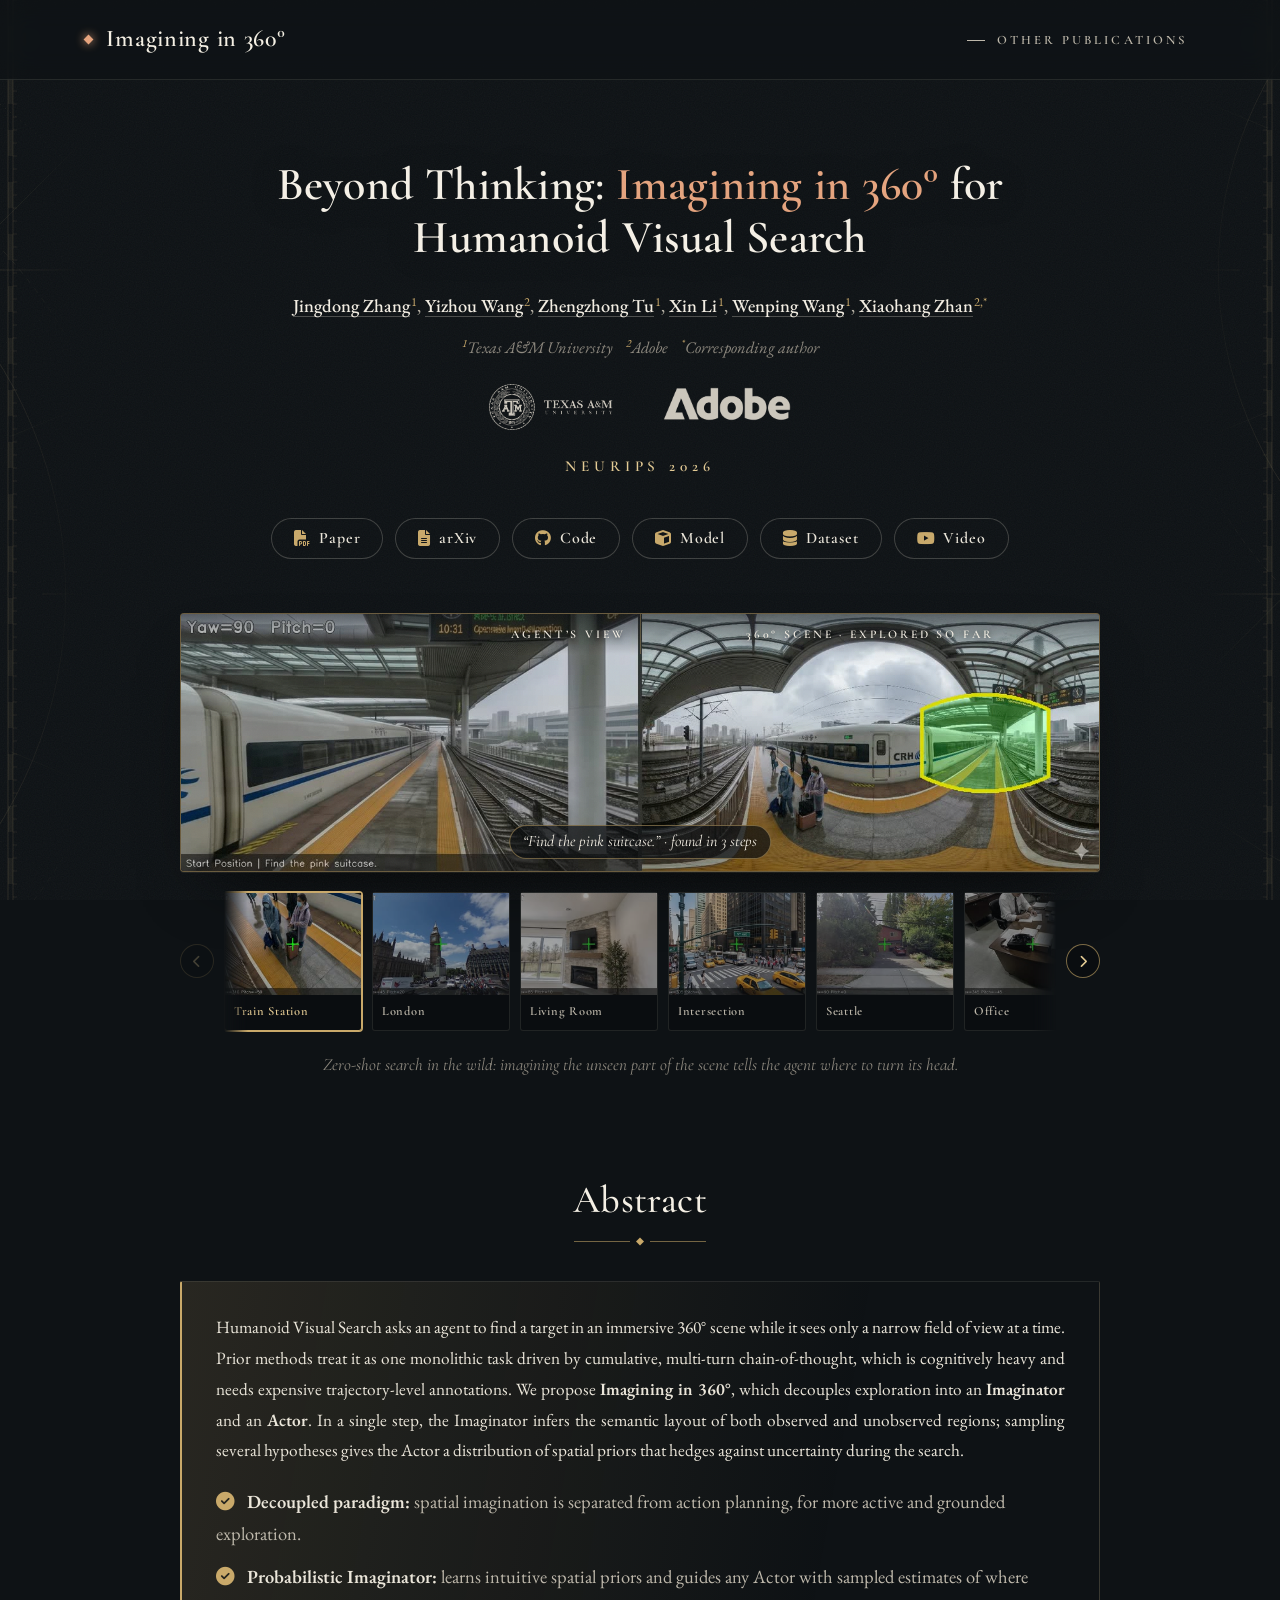
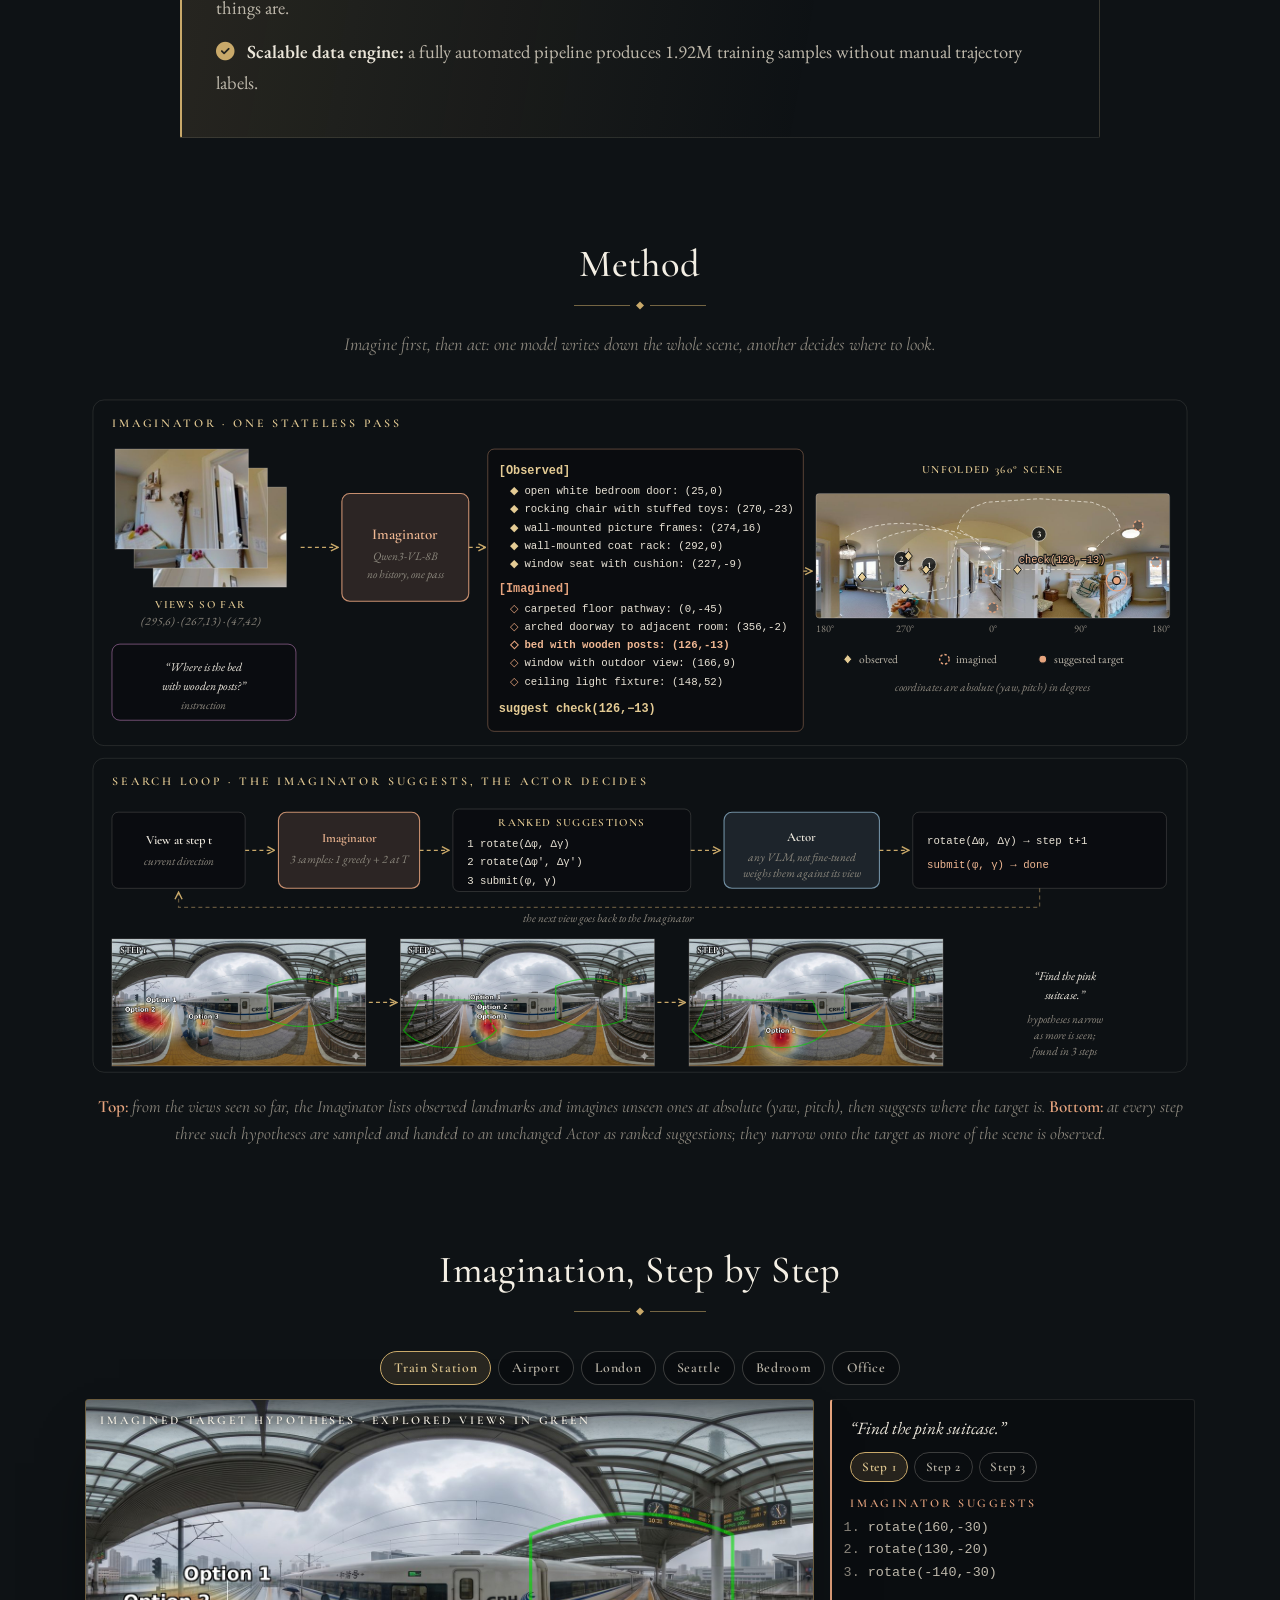
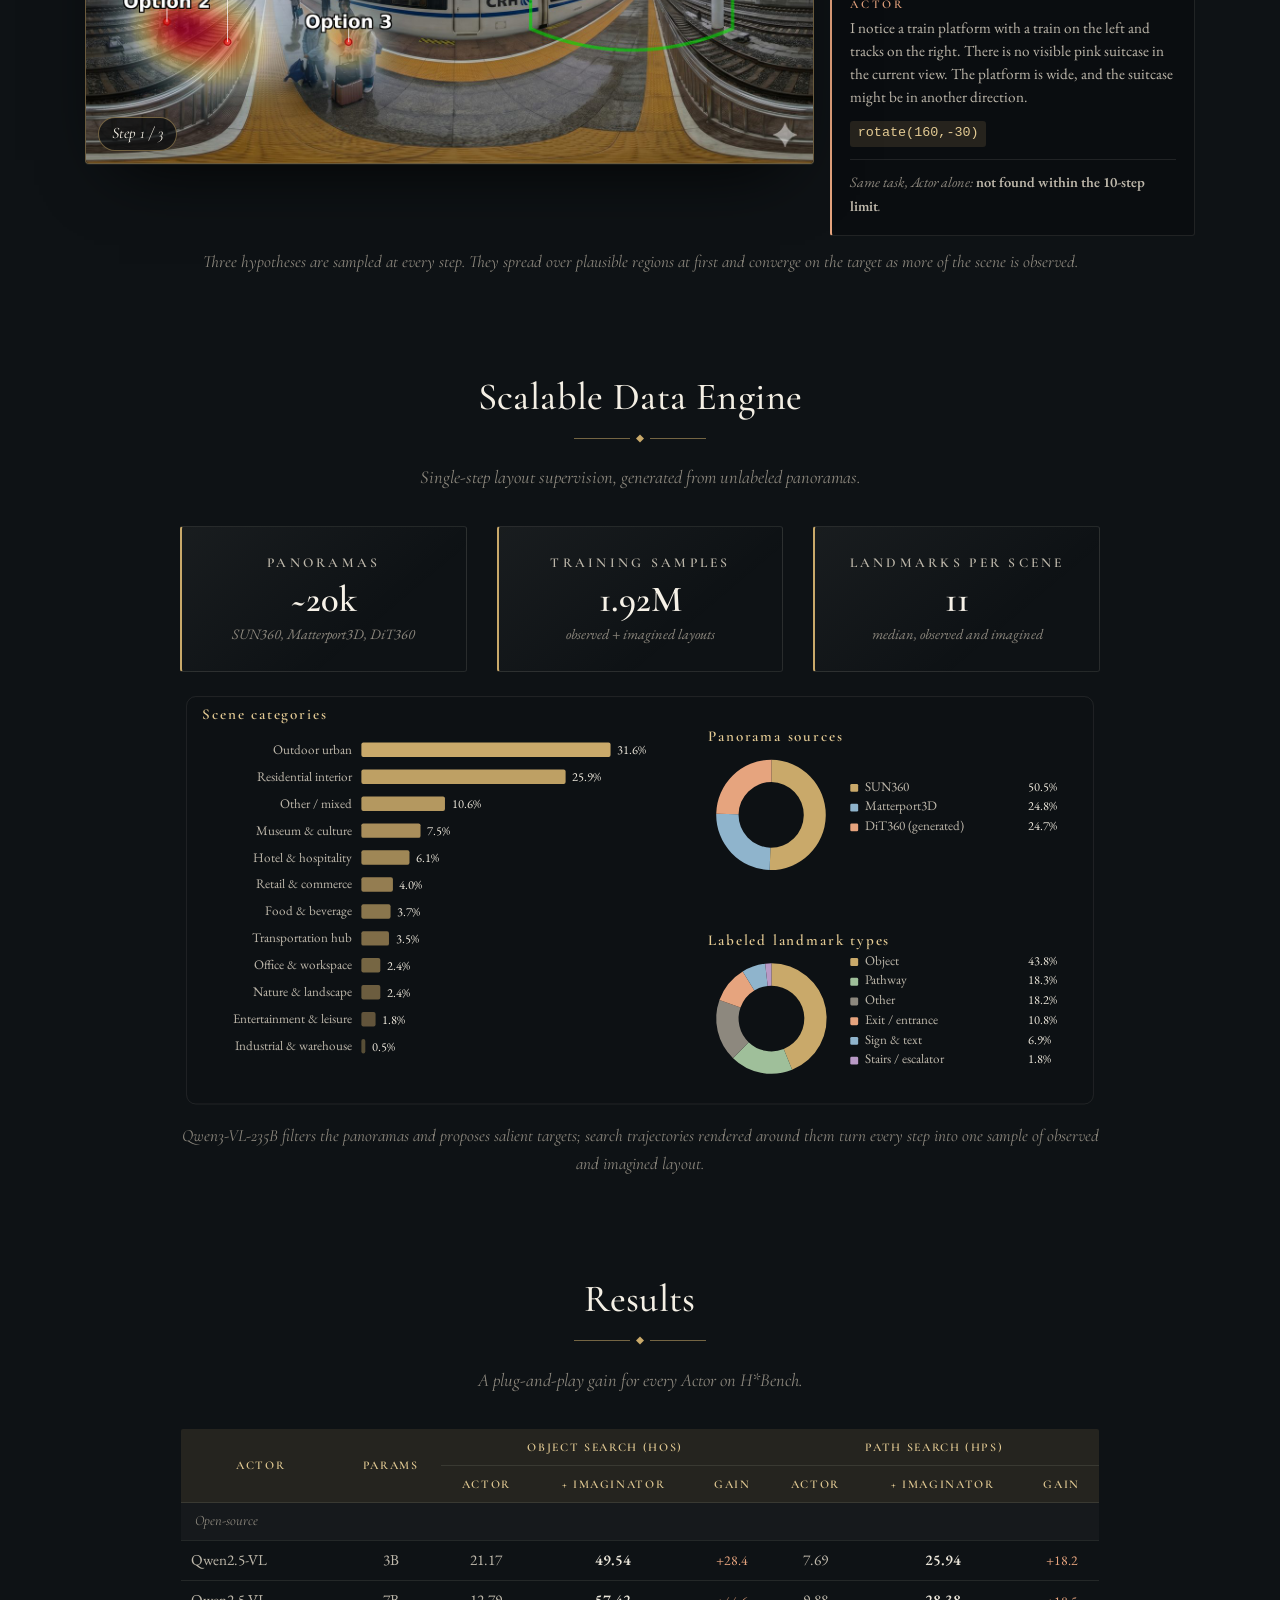
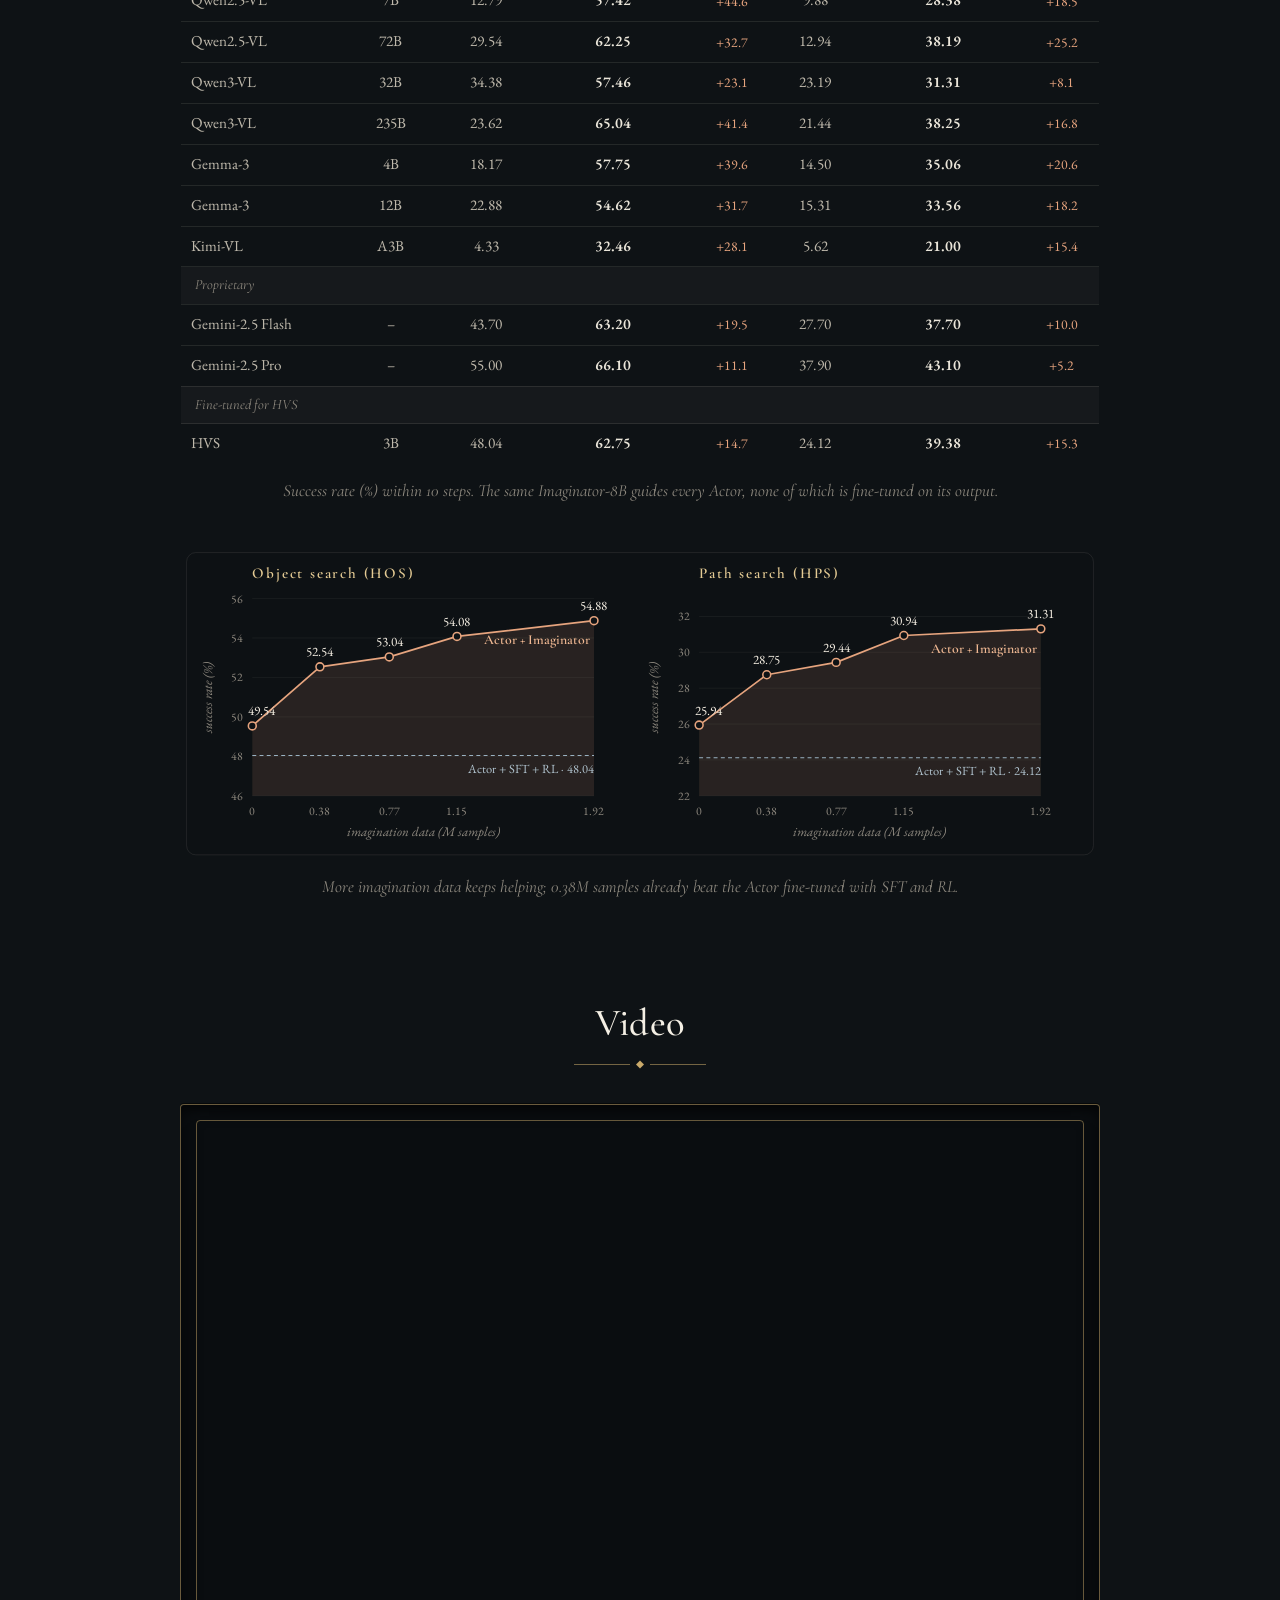
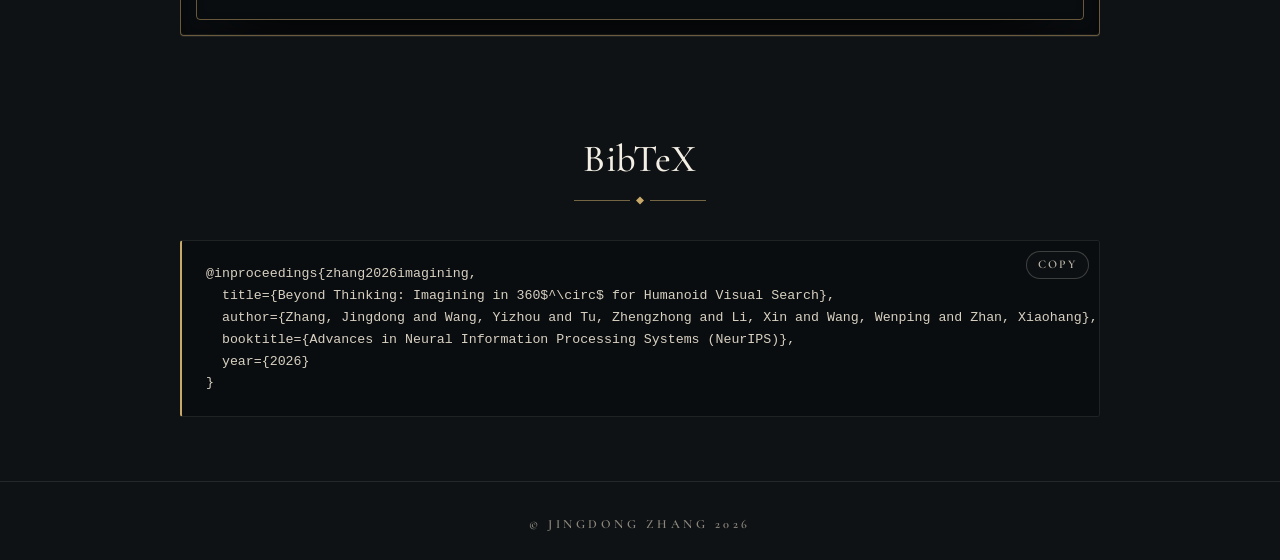
==== commit 5417bdb2: "Imagining in 360 page: embed the project video The Video section now embeds the YouTube video in pla" ====
--- a/projects/imagining360.html
+++ b/projects/imagining360.html
@@ -77,7 +77,7 @@
                     <a href="https://github.com/Evergreen0929/Imagining360" target="_blank" class="btn btn-resource"><i class="fab fa-github"></i> Code</a>
                     <a href="https://huggingface.co/jdzhang0929/Imaginator" target="_blank" class="btn btn-resource"><i class="fas fa-cube"></i> Model</a>
                     <a href="https://huggingface.co/datasets/jdzhang0929/Imagine-in-360-Dataset" target="_blank" class="btn btn-resource"><i class="fas fa-database"></i> Dataset</a>
-                    <a href="#video" class="btn btn-resource"><i class="fab fa-youtube"></i> Video</a>
+                    <a href="https://youtu.be/F40_NSqfUCs" target="_blank" class="btn btn-resource"><i class="fab fa-youtube"></i> Video</a>
                 </div>
             </div>
         </div>
@@ -453,9 +453,10 @@
         <div class="row justify-content-center">
             <div class="col-lg-10">
                 <h2>Video</h2>
-                <div class="demo-soon">
-                    <i class="fas fa-play"></i>
-                    <b>Coming soon</b>
+                <div class="img-container" style="padding: 15px;">
+                    <div class="embed-responsive embed-responsive-16by9" style="border-radius: 4px; overflow: hidden;">
+                        <iframe class="embed-responsive-item" src="https://www.youtube.com/embed/F40_NSqfUCs" title="Imagining in 360 video" frameborder="0" allow="accelerometer; autoplay; clipboard-write; encrypted-media; gyroscope; picture-in-picture" allowfullscreen></iframe>
+                    </div>
                 </div>
             </div>
         </div>
